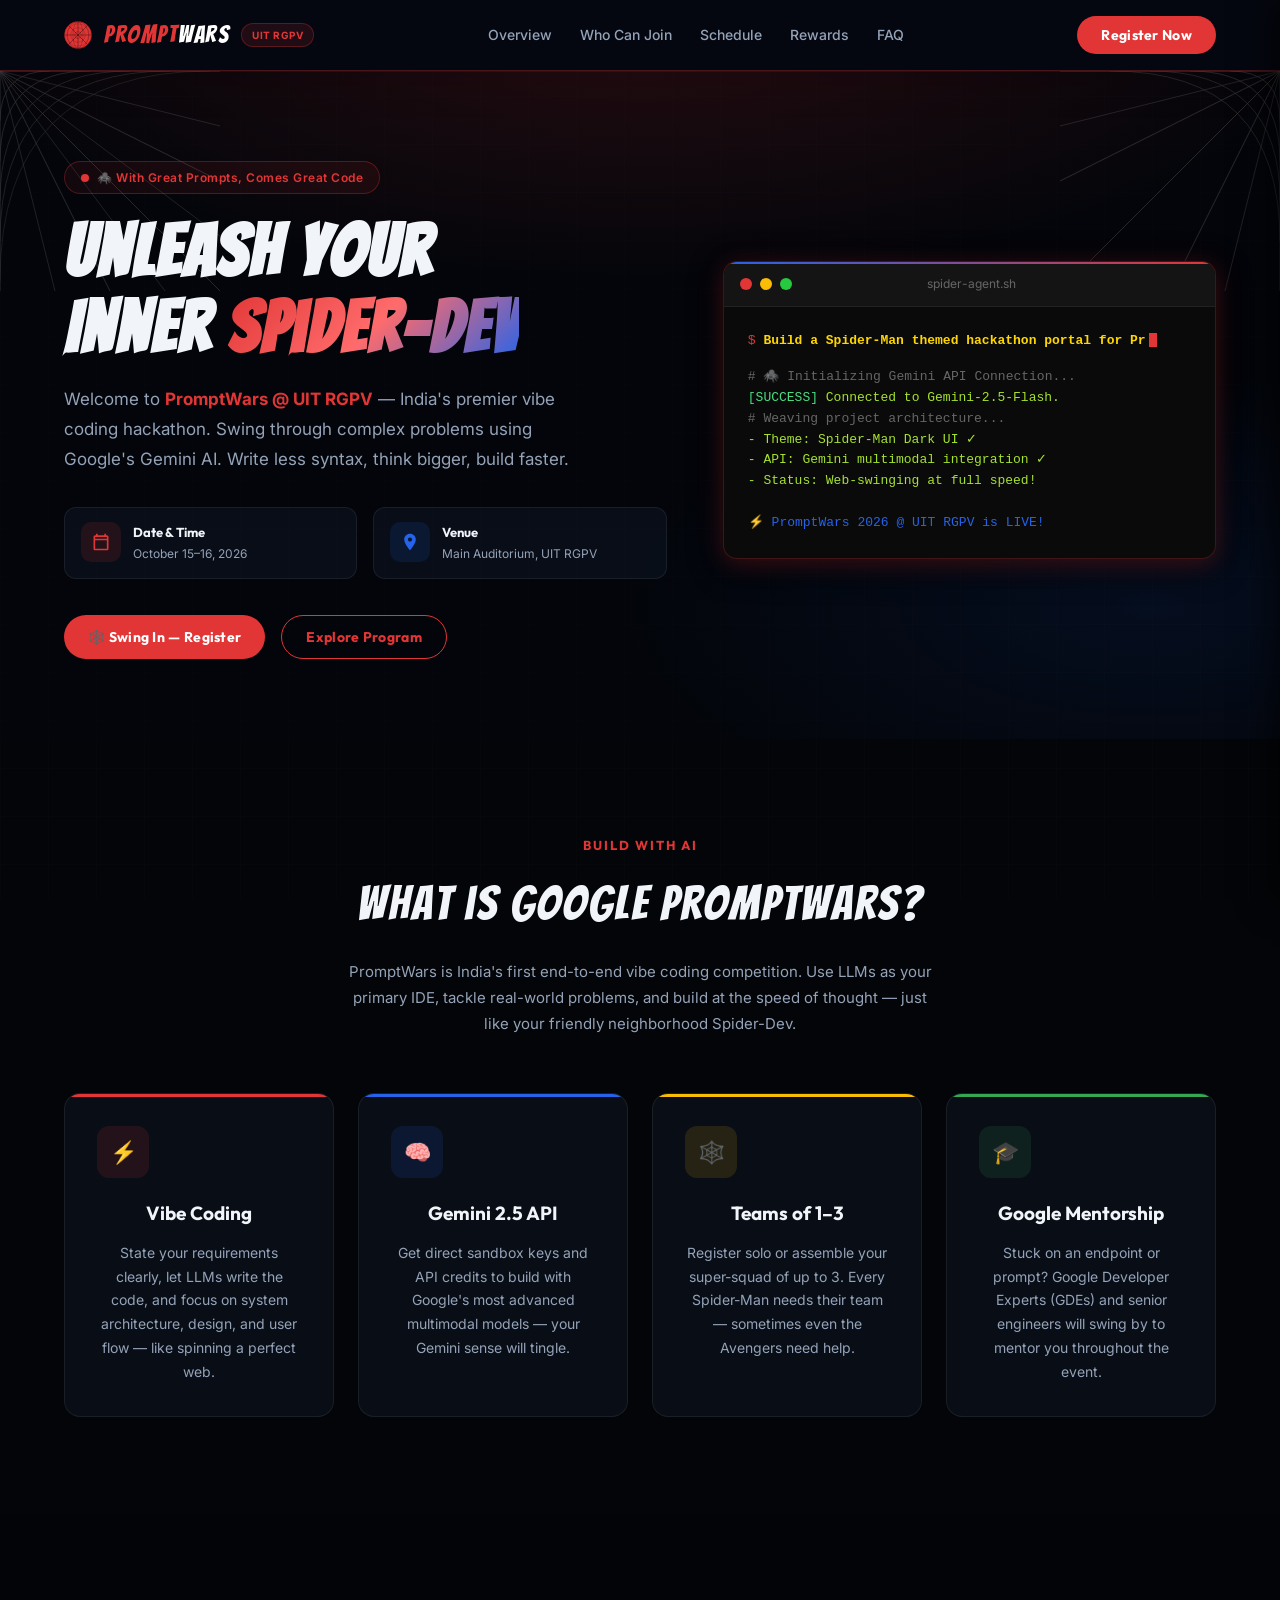
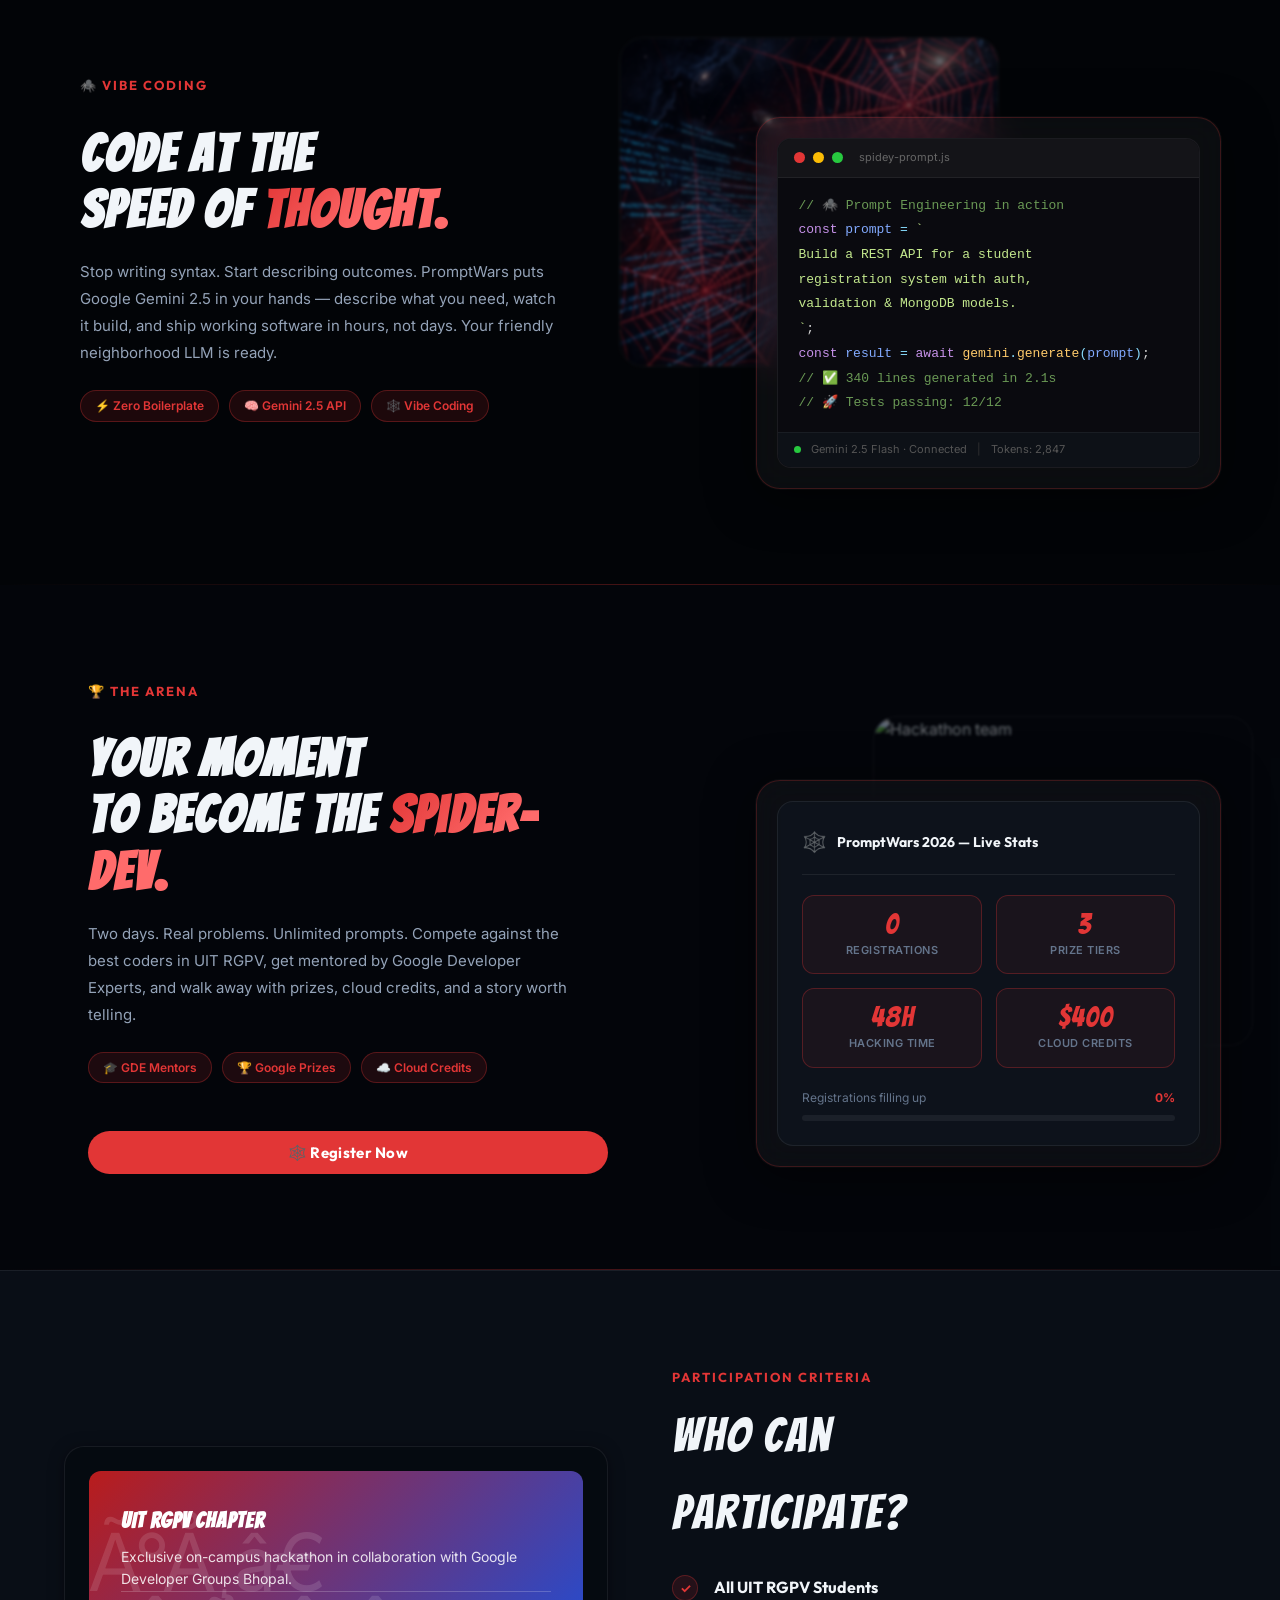
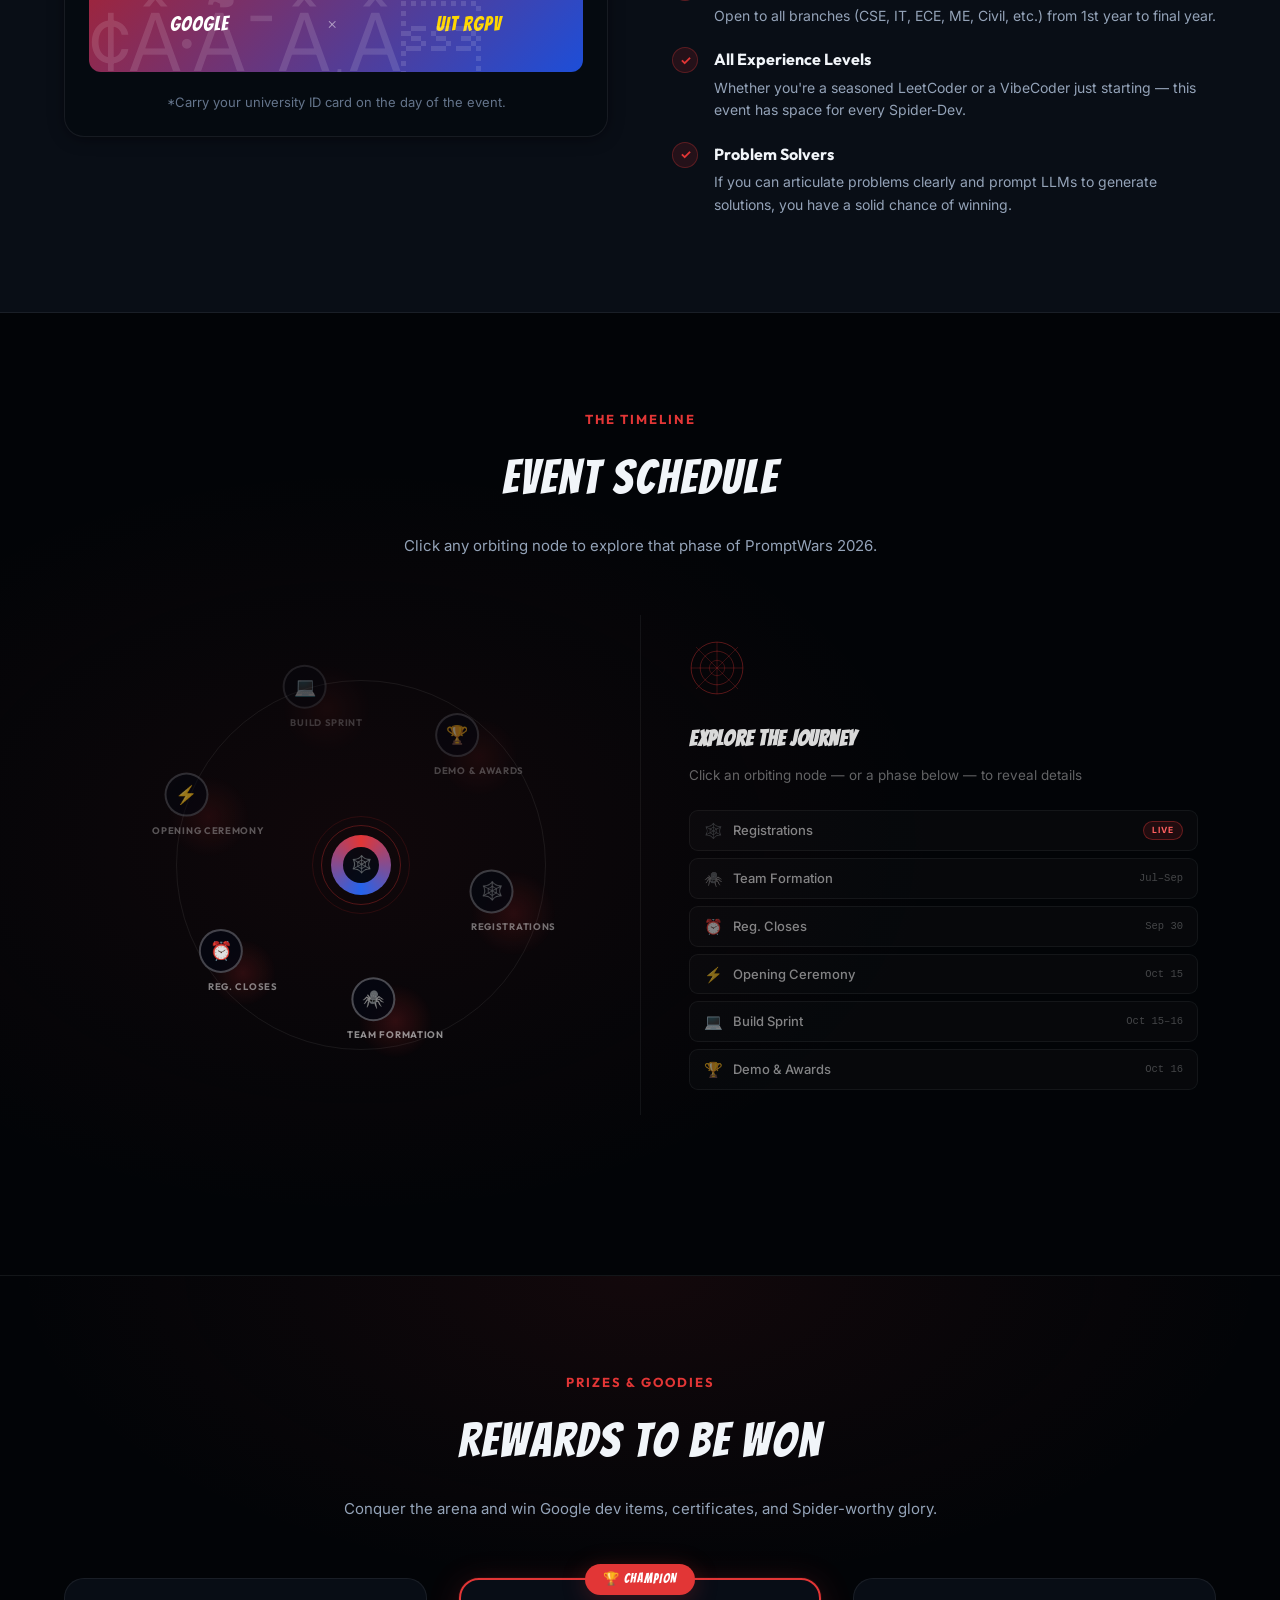
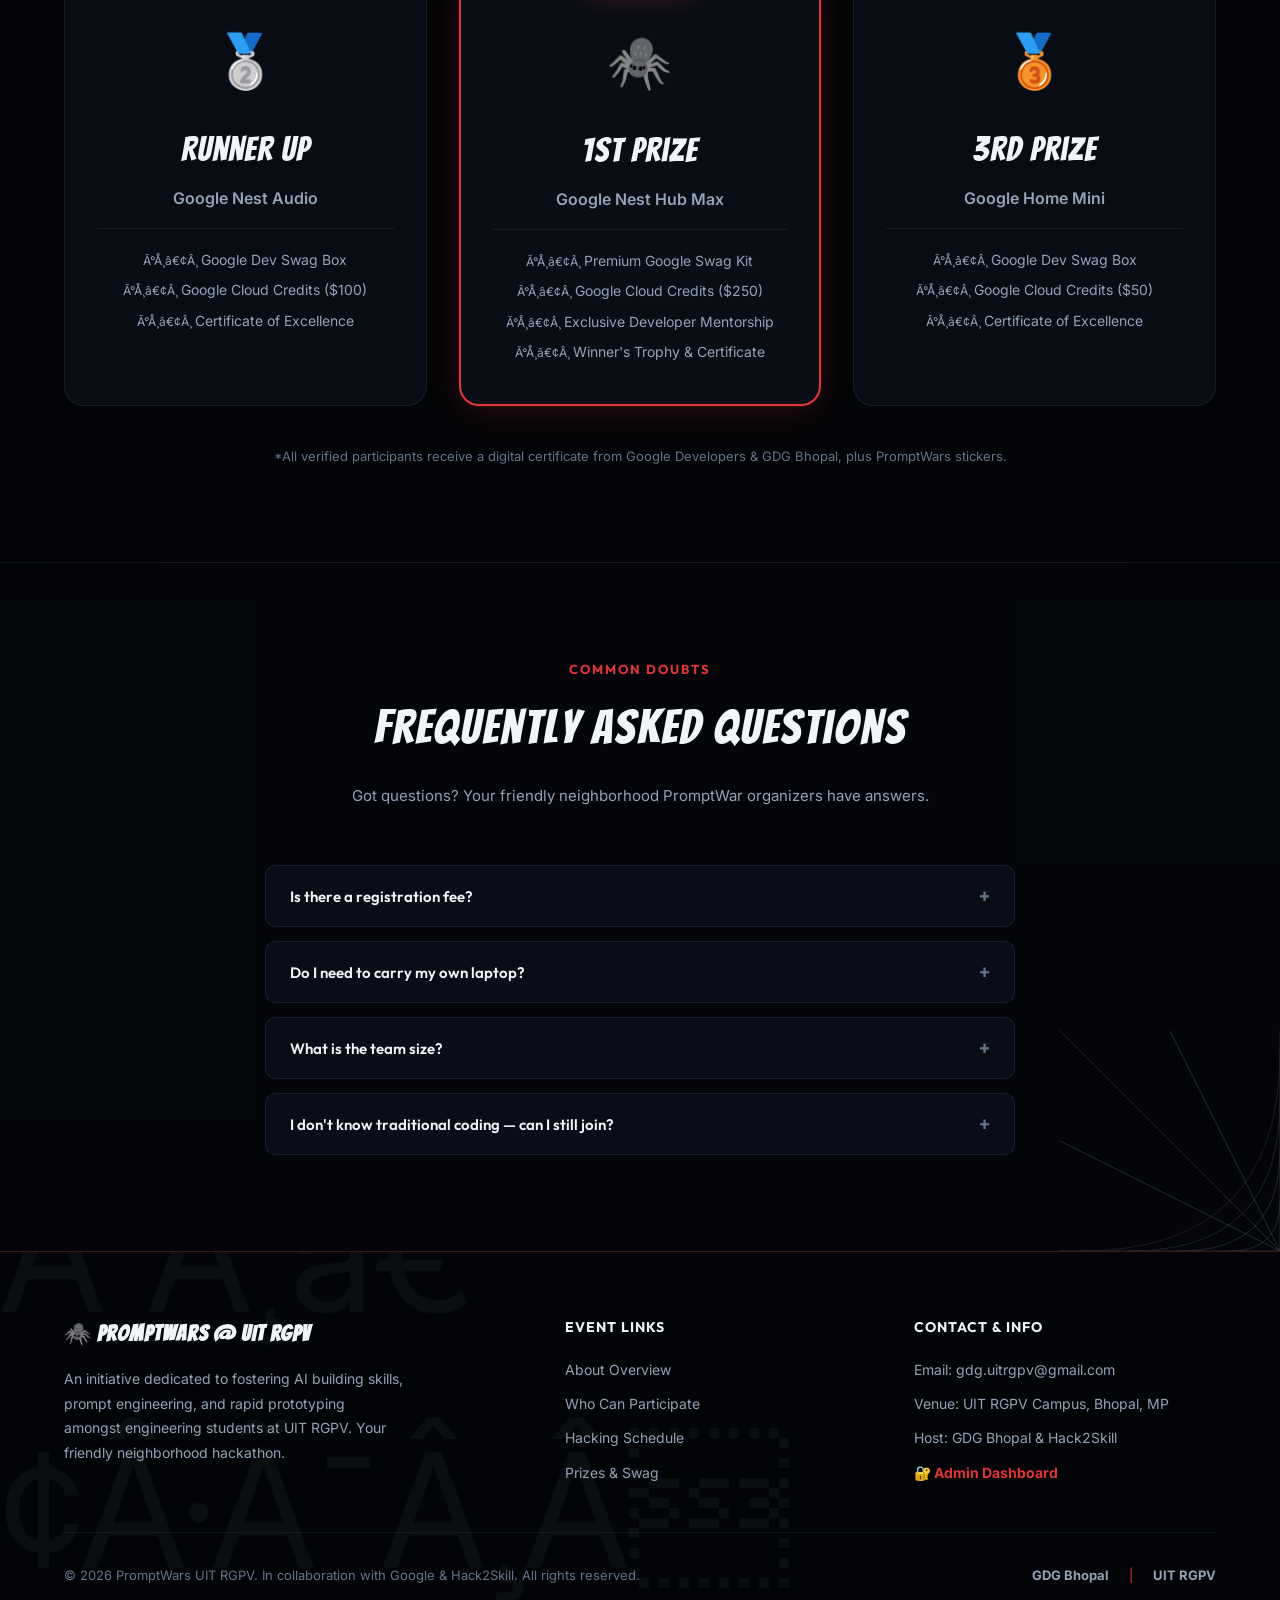
==== index.html @ a57c8ea4 "Add files via upload" ====
<!DOCTYPE html>
<html lang="en">
<head>
  <meta charset="UTF-8">
  <meta http-equiv="X-UA-Compatible" content="IE=edge">
  <meta name="viewport" content="width=device-width, initial-scale=1.0">
  <title>PromptWars @ UIT RGPV | Spider-Man Themed AI Hackathon 2026</title>

  <meta name="description" content="With Great Prompts, Comes Great Code. PromptWars 2026 @ UIT RGPV – India's premier vibe coding and prompt engineering hackathon powered by Google Gemini.">

  <link rel="icon" href="data:image/svg+xml,<svg xmlns='http://www.w3.org/2000/svg' viewBox='0 0 100 100'><text y='.9em' font-size='90'>🕷️</text></svg>" type="image/svg+xml">
  <link rel="stylesheet" href="style.css">

  <noscript>
    <style>
      body { font-family: sans-serif; background: #030508; color: #F1F5F9; display: flex; align-items: center; justify-content: center; min-height: 100vh; text-align: center; padding: 24px; }
    </style>
    <div style="max-width:480px;margin:auto;">
      <div style="font-size:64px;margin-bottom:16px;">🕷️</div>
      <h1 style="color:#E23636;font-size:28px;margin-bottom:12px;">JavaScript Required</h1>
      <p>PromptWars requires JavaScript to run the 3D background, registration form, and interactive features. Please enable JavaScript in your browser to continue.</p>
    </div>
  </noscript>
</head>
<body>

  <!-- ░░ THREE.JS 3D BACKGROUND CANVAS ░░ -->
  <canvas id="bgCanvas" aria-hidden="true"></canvas>

  <!-- ░░ NAVBAR ░░ -->
  <nav class="navbar" id="navbar">
    <div class="container navbar-container">
      <div class="logo-group">
        <!-- Spider-Man Web Icon -->
        <svg width="28" height="28" viewBox="0 0 100 100" fill="none" xmlns="http://www.w3.org/2000/svg">
          <circle cx="50" cy="50" r="48" fill="#E23636" stroke="#B91C1C" stroke-width="2"/>
          <!-- Web lines -->
          <line x1="50" y1="2"  x2="50" y2="98" stroke="black" stroke-width="2.5" opacity="0.5"/>
          <line x1="2"  y1="50" x2="98" y2="50" stroke="black" stroke-width="2.5" opacity="0.5"/>
          <line x1="15" y1="15" x2="85" y2="85" stroke="black" stroke-width="2.5" opacity="0.5"/>
          <line x1="85" y1="15" x2="15" y2="85" stroke="black" stroke-width="2.5" opacity="0.5"/>
          <ellipse cx="50" cy="50" rx="18" ry="48" fill="none" stroke="black" stroke-width="2" opacity="0.35"/>
          <ellipse cx="50" cy="50" rx="38" ry="48" fill="none" stroke="black" stroke-width="2" opacity="0.35"/>
          <circle  cx="50" cy="50" r="12" fill="none" stroke="black" stroke-width="2" opacity="0.4"/>
          <circle  cx="50" cy="50" r="26" fill="none" stroke="black" stroke-width="2" opacity="0.3"/>
          <circle  cx="50" cy="50" r="40" fill="none" stroke="black" stroke-width="2" opacity="0.25"/>
        </svg>
        <span class="logo-text">
          <span style="color: var(--spidey-red);">Prompt</span><span style="color: #fff;">Wars</span>
        </span>
        <span class="badge">UIT RGPV</span>
      </div>

      <ul class="nav-links">
        <li><a href="#overview">Overview</a></li>
        <li><a href="#eligibility">Who Can Join</a></li>
        <li><a href="#schedule">Schedule</a></li>
        <li><a href="#rewards">Rewards</a></li>
        <li><a href="#faq">FAQ</a></li>
      </ul>

      <div class="navbar-btn">
        <button class="btn btn-primary btn-register" id="navRegisterBtn">Register Now</button>
      </div>

      <button class="menu-toggle" aria-label="Toggle Menu">
        <svg width="24" height="24" viewBox="0 0 24 24" fill="none" xmlns="http://www.w3.org/2000/svg">
          <path d="M3 18H21V16H3V18ZM3 13H21V11H3V13ZM3 6V8H21V6H3Z" fill="currentColor"/>
        </svg>
      </button>
    </div>
  </nav>

  <!-- ░░ MOBILE DRAWER ░░ -->
  <div class="nav-drawer" id="navDrawer">
    <div class="drawer-header">
      <span class="logo-text" style="color:var(--spidey-red);">PromptWars</span>
      <button class="drawer-close" aria-label="Close Menu">&times;</button>
    </div>
    <ul class="drawer-links">
      <li><a href="#overview">Overview</a></li>
      <li><a href="#eligibility">Who Can Join</a></li>
      <li><a href="#schedule">Schedule</a></li>
      <li><a href="#rewards">Rewards</a></li>
      <li><a href="#faq">FAQ</a></li>
    </ul>
    <button class="btn btn-primary btn-register" style="width:100%;">Register Now</button>
  </div>

  <!-- ░░ HERO ░░ -->
  <section class="hero" id="hero">
    <!-- Spider web corner decorations -->
    <svg class="web-corner top-left" viewBox="0 0 220 220" xmlns="http://www.w3.org/2000/svg">
      <line x1="0" y1="0" x2="220" y2="220" stroke="white" stroke-width="0.8"/>
      <line x1="0" y1="0" x2="110" y2="220" stroke="white" stroke-width="0.8"/>
      <line x1="0" y1="0" x2="220" y2="110" stroke="white" stroke-width="0.8"/>
      <line x1="0" y1="0" x2="0"   y2="220" stroke="white" stroke-width="0.8"/>
      <line x1="0" y1="0" x2="220" y2="0"   stroke="white" stroke-width="0.8"/>
      <line x1="0" y1="0" x2="55"  y2="220" stroke="white" stroke-width="0.6"/>
      <line x1="0" y1="0" x2="220" y2="55"  stroke="white" stroke-width="0.6"/>
      <line x1="0" y1="0" x2="165" y2="220" stroke="white" stroke-width="0.6"/>
      <line x1="0" y1="0" x2="220" y2="165" stroke="white" stroke-width="0.6"/>
      <path d="M 50  0 Q 0 0 0 50"  fill="none" stroke="white" stroke-width="0.7"/>
      <path d="M 90  0 Q 0 0 0 90"  fill="none" stroke="white" stroke-width="0.7"/>
      <path d="M 130 0 Q 0 0 0 130" fill="none" stroke="white" stroke-width="0.6"/>
      <path d="M 170 0 Q 0 0 0 170" fill="none" stroke="white" stroke-width="0.6"/>
      <path d="M 210 0 Q 0 0 0 210" fill="none" stroke="white" stroke-width="0.5"/>
    </svg>
    <svg class="web-corner top-right" viewBox="0 0 220 220" xmlns="http://www.w3.org/2000/svg">
      <line x1="0" y1="0" x2="220" y2="220" stroke="white" stroke-width="0.8"/>
      <line x1="0" y1="0" x2="110" y2="220" stroke="white" stroke-width="0.8"/>
      <line x1="0" y1="0" x2="220" y2="110" stroke="white" stroke-width="0.8"/>
      <line x1="0" y1="0" x2="0"   y2="220" stroke="white" stroke-width="0.8"/>
      <line x1="0" y1="0" x2="220" y2="0"   stroke="white" stroke-width="0.8"/>
      <line x1="0" y1="0" x2="55"  y2="220" stroke="white" stroke-width="0.6"/>
      <line x1="0" y1="0" x2="220" y2="55"  stroke="white" stroke-width="0.6"/>
      <path d="M 50  0 Q 0 0 0 50"  fill="none" stroke="white" stroke-width="0.7"/>
      <path d="M 90  0 Q 0 0 0 90"  fill="none" stroke="white" stroke-width="0.7"/>
      <path d="M 130 0 Q 0 0 0 130" fill="none" stroke="white" stroke-width="0.6"/>
      <path d="M 170 0 Q 0 0 0 170" fill="none" stroke="white" stroke-width="0.6"/>
    </svg>

    <div class="container hero-grid">
      <div class="hero-text">
        <div class="hero-tag">
          <span class="hero-tag-dot"></span>
          <span>🕷️ With Great Prompts, Comes Great Code</span>
        </div>
        <h1 class="hero-title">
          Unleash Your<br>Inner <span>Spider-Dev</span>
        </h1>
        <p class="hero-description">
          Welcome to <strong style="color:var(--spidey-red);">PromptWars @ UIT RGPV</strong> — India's premier vibe coding hackathon. Swing through complex problems using Google's Gemini AI. Write less syntax, think bigger, build faster.
        </p>

        <div class="hero-info-grid">
          <div class="hero-info-item">
            <div class="hero-info-icon icon-red">
              <svg width="20" height="20" viewBox="0 0 24 24" fill="none" xmlns="http://www.w3.org/2000/svg">
                <path d="M19 4H18V2H16V4H8V2H6V4H5C3.89 4 3.01 4.9 3.01 6L3 20C3 21.1 3.89 22 5 22H19C20.1 22 21 21.1 21 20V6C21 4.9 20.1 4 19 4ZM19 20H5V10H19V20ZM19 8H5V6H19V8Z" fill="currentColor"/>
              </svg>
            </div>
            <div class="hero-info-text">
              <h4>Date &amp; Time</h4>
              <p>October 15–16, 2026</p>
            </div>
          </div>
          <div class="hero-info-item">
            <div class="hero-info-icon icon-blue">
              <svg width="20" height="20" viewBox="0 0 24 24" fill="none" xmlns="http://www.w3.org/2000/svg">
                <path d="M12 2C8.13 2 5 5.13 5 9C5 14.25 12 22 12 22C12 22 19 14.25 19 9C19 5.13 15.87 2 12 2ZM12 11.5C10.62 11.5 9.5 10.38 9.5 9C9.5 7.62 10.62 6.5 12 6.5C13.38 6.5 14.5 7.62 14.5 9C14.5 10.38 13.38 11.5 12 11.5Z" fill="currentColor"/>
              </svg>
            </div>
            <div class="hero-info-text">
              <h4>Venue</h4>
              <p>Main Auditorium, UIT RGPV</p>
            </div>
          </div>
        </div>

        <div class="hero-ctas">
          <button class="btn btn-primary btn-register">🕸️ Swing In — Register</button>
          <a href="#overview" class="btn btn-secondary">Explore Program</a>
        </div>
      </div>

      <!-- Terminal Visual -->
      <div class="hero-visual">
        <div class="terminal-window">
          <div class="terminal-header">
            <div class="terminal-dots">
              <span class="terminal-dot td-red"></span>
              <span class="terminal-dot td-yellow"></span>
              <span class="terminal-dot td-green"></span>
            </div>
            <div class="terminal-title">spider-agent.sh</div>
            <div style="width:48px;"></div>
          </div>
          <div class="terminal-body">
            <div class="code-prompt">$ <span class="code-user-input" id="terminal-typing"></span><span class="code-cursor"></span></div>
            <div class="code-response">
              <span class="code-comment"># 🕷️ Initializing Gemini API Connection...</span><br>
              <span class="text-green">[SUCCESS]</span> Connected to Gemini-2.5-Flash.<br>
              <span class="code-comment"># Weaving project architecture...</span><br>
              - Theme: Spider-Man Dark UI ✓<br>
              - API: Gemini multimodal integration ✓<br>
              - Status: Web-swinging at full speed!<br>
              <br>
              <span class="text-blue">⚡ PromptWars 2026 @ UIT RGPV is LIVE!</span>
            </div>
          </div>
        </div>
      </div>
    </div>
  </section>

  <!-- ░░ OVERVIEW ░░ -->
  <section class="section-padding text-center" id="overview">
    <div class="container">
      <div class="section-header">
        <p class="section-subtitle text-red">Build With AI</p>
        <h2 class="section-title">What is Google PromptWars?</h2>
        <p class="section-desc">
          PromptWars is India's first end-to-end vibe coding competition. Use LLMs as your primary IDE, tackle real-world problems, and build at the speed of thought — just like your friendly neighborhood Spider-Dev.
        </p>
      </div>

      <div class="features-grid">
        <div class="feature-card card-red" id="feat-vibe">
          <div class="feature-icon-wrapper icon-red">⚡</div>
          <h3>Vibe Coding</h3>
          <p>State your requirements clearly, let LLMs write the code, and focus on system architecture, design, and user flow — like spinning a perfect web.</p>
        </div>
        <div class="feature-card card-blue" id="feat-gemini">
          <div class="feature-icon-wrapper icon-blue">🧠</div>
          <h3>Gemini 2.5 API</h3>
          <p>Get direct sandbox keys and API credits to build with Google's most advanced multimodal models — your Gemini sense will tingle.</p>
        </div>
        <div class="feature-card card-yellow" id="feat-team">
          <div class="feature-icon-wrapper icon-yellow">🕸️</div>
          <h3>Teams of 1–3</h3>
          <p>Register solo or assemble your super-squad of up to 3. Every Spider-Man needs their team — sometimes even the Avengers need help.</p>
        </div>
        <div class="feature-card card-green" id="feat-mentors">
          <div class="feature-icon-wrapper icon-green">🎓</div>
          <h3>Google Mentorship</h3>
          <p>Stuck on an endpoint or prompt? Google Developer Experts (GDEs) and senior engineers will swing by to mentor you throughout the event.</p>
        </div>
      </div>
    </div>
  </section>

  <!-- ░░ SECTION WITH MOCKUP — "Build Faster" ░░ -->
  <section class="mockup-section" id="build-faster">
    <div class="mockup-container">

      <!-- Text Side -->
      <div class="mockup-text" data-anim="fade-up">
        <p class="section-subtitle text-red" style="margin-bottom:10px;">🕷️ Vibe Coding</p>
        <h2 class="mockup-heading">
          Code at the<br>speed of
          <span class="mockup-heading-accent">thought.</span>
        </h2>
        <p class="mockup-description">
          Stop writing syntax. Start describing outcomes. PromptWars puts Google Gemini 2.5 in your hands — describe what you need, watch it build, and ship working software in hours, not days. Your friendly neighborhood LLM is ready.
        </p>
        <div class="mockup-tags">
          <span class="mockup-tag">⚡ Zero Boilerplate</span>
          <span class="mockup-tag">🧠 Gemini 2.5 API</span>
          <span class="mockup-tag">🕸️ Vibe Coding</span>
        </div>
      </div>

      <!-- Image / Mockup Side -->
      <div class="mockup-visual" data-anim="fade-up" data-delay="150">

        <!-- Background decorative card (floats up slowly) -->
        <div class="mockup-bg-card" id="mockupBgCard">
          <img
            src="spidey-bg.png"
            alt="Spider-Man web and code backdrop"
            class="mockup-card-img"
          />
        </div>

        <!-- Main glass card (floats down slightly) -->
        <div class="mockup-main-card" id="mockupMainCard">
          <div class="mockup-card-inner">
            <!-- Spider-Man themed code editor mockup -->
            <div class="mockup-editor">
              <div class="editor-bar">
                <span class="editor-dot dot-red"></span>
                <span class="editor-dot dot-yellow"></span>
                <span class="editor-dot dot-green"></span>
                <span class="editor-filename">spidey-prompt.js</span>
              </div>
              <div class="editor-body">
                <div class="editor-line"><span class="ec">// 🕷️ Prompt Engineering in action</span></div>
                <div class="editor-line"><span class="ek">const</span> <span class="ev">prompt</span> <span class="ep">=</span> <span class="es">`</span></div>
                <div class="editor-line">  <span class="es">  Build a REST API for a student</span></div>
                <div class="editor-line">  <span class="es">  registration system with auth,</span></div>
                <div class="editor-line">  <span class="es">  validation &amp; MongoDB models.</span></div>
                <div class="editor-line"><span class="es">`</span>;</div>
                <div class="editor-line"></div>
                <div class="editor-line"><span class="ek">const</span> <span class="ev">result</span> <span class="ep">=</span> <span class="ek">await</span> <span class="ef">gemini</span><span class="ep">.</span><span class="ef">generate</span><span class="ep">(</span><span class="ev">prompt</span><span class="ep">)</span>;</div>
                <div class="editor-line"></div>
                <div class="editor-line"><span class="ec">// ✅ 340 lines generated in 2.1s</span></div>
                <div class="editor-line"><span class="ec">// 🚀 Tests passing: 12/12</span></div>
              </div>
              <!-- Animated status bar -->
              <div class="editor-status">
                <span class="status-dot"></span>
                <span>Gemini 2.5 Flash · Connected</span>
                <span class="status-sep">|</span>
                <span>Tokens: 2,847</span>
              </div>
            </div>
          </div>
        </div>
      </div>

    </div>

    <!-- Decorative bottom gradient line -->
    <div class="mockup-bottom-line"></div>
  </section>

  <!-- ░░ SECTION WITH MOCKUP 2 — "Join the Arena" (reversed) ░░ -->
  <section class="mockup-section mockup-section-alt" id="join-arena">
    <div class="mockup-container mockup-reverse">

      <!-- Image / Mockup Side (left when reversed) -->
      <div class="mockup-visual" data-anim="fade-up">

        <!-- Background decorative card -->
        <div class="mockup-bg-card mockup-bg-card-right" id="mockupBgCard2">
          <img
            src="https://images.unsplash.com/photo-1504384308090-c894fdcc538d?w=600&q=80"
            alt="Hackathon team"
            class="mockup-card-img"
          />
        </div>

        <!-- Main glass card -->
        <div class="mockup-main-card" id="mockupMainCard2">
          <div class="mockup-card-inner">
            <!-- Stats display -->
            <div class="mockup-stats-card">
              <div class="stats-header">
                <span class="stats-icon">🕸️</span>
                <span class="stats-title">PromptWars 2026 — Live Stats</span>
              </div>
              <div class="stats-grid-mini">
                <div class="stat-mini">
                  <div class="stat-mini-val" id="animStat1">0</div>
                  <div class="stat-mini-label">Registrations</div>
                </div>
                <div class="stat-mini">
                  <div class="stat-mini-val">3</div>
                  <div class="stat-mini-label">Prize Tiers</div>
                </div>
                <div class="stat-mini">
                  <div class="stat-mini-val">48h</div>
                  <div class="stat-mini-label">Hacking Time</div>
                </div>
                <div class="stat-mini">
                  <div class="stat-mini-val">$400</div>
                  <div class="stat-mini-label">Cloud Credits</div>
                </div>
              </div>
              <div class="stats-bar-row">
                <span>Registrations filling up</span>
                <span class="stats-bar-pct" id="regBarPct">0%</span>
              </div>
              <div class="stats-bar-track">
                <div class="stats-bar-fill" id="regBarFill" style="width: 0%"></div>
              </div>
            </div>
          </div>
        </div>
      </div>

      <!-- Text Side (right when reversed) -->
      <div class="mockup-text" data-anim="fade-up" data-delay="150">
        <p class="section-subtitle text-red" style="margin-bottom:10px;">🏆 The Arena</p>
        <h2 class="mockup-heading">
          Your moment<br>to become the
          <span class="mockup-heading-accent">Spider-Dev.</span>
        </h2>
        <p class="mockup-description">
          Two days. Real problems. Unlimited prompts. Compete against the best coders in UIT RGPV, get mentored by Google Developer Experts, and walk away with prizes, cloud credits, and a story worth telling.
        </p>
        <div class="mockup-tags">
          <span class="mockup-tag">🎓 GDE Mentors</span>
          <span class="mockup-tag">🏆 Google Prizes</span>
          <span class="mockup-tag">☁️ Cloud Credits</span>
        </div>
        <button class="btn btn-primary btn-register" style="margin-top: 28px; padding: 12px 28px; font-size: 15px;">
          🕸️ Register Now
        </button>
      </div>

    </div>
    <div class="mockup-bottom-line"></div>
  </section>

  <!-- ░░ ELIGIBILITY ░░ -->
  <section class="section-padding eligibility" id="eligibility">
    <div class="container eligibility-grid">
      <div class="eligibility-image">
        <div class="el-banner">
          <h3>UIT RGPV Chapter</h3>
          <p>Exclusive on-campus hackathon in collaboration with Google Developer Groups Bhopal.</p>
          <div class="el-logos">
            <span class="el-logo-text" style="color:#fff;">Google</span>
            <span style="font-weight:300; color:rgba(255,255,255,0.5);">&times;</span>
            <span class="el-logo-text" style="color:#FFD700;">UIT RGPV</span>
          </div>
        </div>
        <div style="color:var(--text-muted); font-size:13px; text-align:center; margin-top:8px;">
          *Carry your university ID card on the day of the event.
        </div>
      </div>

      <div class="eligibility-text">
        <p class="section-subtitle text-red">Participation Criteria</p>
        <h2 class="section-title" style="margin-bottom:24px;">Who Can<br>Participate?</h2>

        <div class="eligibility-list">
          <div class="eligibility-item" id="elig-students">
            <div class="el-check">✓</div>
            <div>
              <h4>All UIT RGPV Students</h4>
              <p>Open to all branches (CSE, IT, ECE, ME, Civil, etc.) from 1st year to final year.</p>
            </div>
          </div>
          <div class="eligibility-item" id="elig-experience">
            <div class="el-check">✓</div>
            <div>
              <h4>All Experience Levels</h4>
              <p>Whether you're a seasoned LeetCoder or a VibeCoder just starting — this event has space for every Spider-Dev.</p>
            </div>
          </div>
          <div class="eligibility-item" id="elig-skills">
            <div class="el-check">✓</div>
            <div>
              <h4>Problem Solvers</h4>
              <p>If you can articulate problems clearly and prompt LLMs to generate solutions, you have a solid chance of winning.</p>
            </div>
          </div>
        </div>
      </div>
    </div>
  </section>

  <!-- ░░ SCHEDULE — Split Orbital Timeline ░░ -->
  <section class="section-padding orbital-section" id="schedule">
    <div class="container">
      <div class="section-header text-center">
        <p class="section-subtitle text-red">The Timeline</p>
        <h2 class="section-title">Event Schedule</h2>
        <p class="section-desc">Click any orbiting node to explore that phase of PromptWars 2026.</p>
      </div>
    </div>

    <!-- Split layout: orbital left · panel right -->
    <div class="orbital-layout">

      <!-- Left: orbital animation -->
      <div class="orbital-left">
        <div class="orbital-stage" id="orbitalStage">
          <div class="orbital-hub">
            <div class="orbital-hub-core">🕸️</div>
          </div>
          <div class="orbital-ring"></div>
        </div>
      </div>

      <!-- Right: detail panel -->
      <div class="orbital-right">
        <div class="orbital-panel">

          <!-- Default state -->
          <div class="orbital-placeholder" id="orbitalPlaceholder">
            <div class="oph-web-icon">
              <svg viewBox="0 0 80 80" width="56" height="56" xmlns="http://www.w3.org/2000/svg">
                <circle cx="40" cy="40" r="37" fill="none" stroke="currentColor" stroke-width="1.2"/>
                <circle cx="40" cy="40" r="24" fill="none" stroke="currentColor" stroke-width="1"/>
                <circle cx="40" cy="40" r="11" fill="none" stroke="currentColor" stroke-width="0.8"/>
                <line x1="40" y1="3" x2="40" y2="77" stroke="currentColor" stroke-width="0.8"/>
                <line x1="3" y1="40" x2="77" y2="40" stroke="currentColor" stroke-width="0.8"/>
                <line x1="10" y1="10" x2="70" y2="70" stroke="currentColor" stroke-width="0.7"/>
                <line x1="70" y1="10" x2="10" y2="70" stroke="currentColor" stroke-width="0.7"/>
              </svg>
            </div>
            <h3 class="oph-heading">Explore the Journey</h3>
            <p class="oph-sub">Click an orbiting node — or a phase below — to reveal details</p>
            <ul class="oph-phases" id="ophPhases">
              <li data-id="1"><span class="oph-icon">🕸️</span><span class="oph-name">Registrations</span><span class="oph-badge-live">LIVE</span></li>
              <li data-id="2"><span class="oph-icon">🕷️</span><span class="oph-name">Team Formation</span><span class="oph-when">Jul–Sep</span></li>
              <li data-id="3"><span class="oph-icon">⏰</span><span class="oph-name">Reg. Closes</span><span class="oph-when">Sep 30</span></li>
              <li data-id="4"><span class="oph-icon">⚡</span><span class="oph-name">Opening Ceremony</span><span class="oph-when">Oct 15</span></li>
              <li data-id="5"><span class="oph-icon">💻</span><span class="oph-name">Build Sprint</span><span class="oph-when">Oct 15–16</span></li>
              <li data-id="6"><span class="oph-icon">🏆</span><span class="oph-name">Demo &amp; Awards</span><span class="oph-when">Oct 16</span></li>
            </ul>
          </div>

          <!-- Active detail (filled by JS) -->
          <div class="orbital-detail" id="orbitalDetail"></div>

        </div>
      </div>

    </div>
  </section>


  <!-- ░░ REWARDS ░░ -->
  <section class="section-padding rewards text-center" id="rewards">
    <div class="container">
      <div class="section-header">
        <p class="section-subtitle text-red">Prizes &amp; Goodies</p>
        <h2 class="section-title">Rewards to be Won</h2>
        <p class="section-desc">Conquer the arena and win Google dev items, certificates, and Spider-worthy glory.</p>
      </div>

      <div class="rewards-grid">
        <div class="reward-card" id="reward-2nd">
          <div class="reward-icon">🥈</div>
          <div class="reward-prize">Runner Up</div>
          <div class="reward-title">Google Nest Audio</div>
          <ul class="reward-list">
            <li>Google Dev Swag Box</li>
            <li>Google Cloud Credits ($100)</li>
            <li>Certificate of Excellence</li>
          </ul>
        </div>

        <div class="reward-card gold-card" id="reward-1st">
          <div class="reward-badge">🏆 Champion</div>
          <div class="reward-icon">🕷️</div>
          <div class="reward-prize">1st Prize</div>
          <div class="reward-title">Google Nest Hub Max</div>
          <ul class="reward-list">
            <li>Premium Google Swag Kit</li>
            <li>Google Cloud Credits ($250)</li>
            <li>Exclusive Developer Mentorship</li>
            <li>Winner's Trophy &amp; Certificate</li>
          </ul>
        </div>

        <div class="reward-card" id="reward-3rd">
          <div class="reward-icon">🥉</div>
          <div class="reward-prize">3rd Prize</div>
          <div class="reward-title">Google Home Mini</div>
          <ul class="reward-list">
            <li>Google Dev Swag Box</li>
            <li>Google Cloud Credits ($50)</li>
            <li>Certificate of Excellence</li>
          </ul>
        </div>
      </div>

      <p style="margin-top:40px; color:var(--text-muted); font-size:13px;">
        *All verified participants receive a digital certificate from Google Developers &amp; GDG Bhopal, plus PromptWars stickers.
      </p>
    </div>
  </section>

  <!-- ░░ FAQ ░░ -->
  <section class="section-padding faqs" id="faq">
    <svg class="web-corner bottom-right" viewBox="0 0 220 220" xmlns="http://www.w3.org/2000/svg">
      <line x1="0" y1="0" x2="220" y2="220" stroke="white" stroke-width="0.8"/>
      <line x1="0" y1="0" x2="110" y2="220" stroke="white" stroke-width="0.8"/>
      <line x1="0" y1="0" x2="220" y2="110" stroke="white" stroke-width="0.8"/>
      <line x1="0" y1="0" x2="0"   y2="220" stroke="white" stroke-width="0.8"/>
      <line x1="0" y1="0" x2="220" y2="0"   stroke="white" stroke-width="0.8"/>
      <path d="M 50  0 Q 0 0 0 50"  fill="none" stroke="white" stroke-width="0.7"/>
      <path d="M 100 0 Q 0 0 0 100" fill="none" stroke="white" stroke-width="0.7"/>
      <path d="M 150 0 Q 0 0 0 150" fill="none" stroke="white" stroke-width="0.6"/>
      <path d="M 200 0 Q 0 0 0 200" fill="none" stroke="white" stroke-width="0.5"/>
    </svg>
    <div class="container">
      <div class="section-header text-center">
        <p class="section-subtitle text-red">Common Doubts</p>
        <h2 class="section-title">Frequently Asked Questions</h2>
        <p class="section-desc">Got questions? Your friendly neighborhood PromptWar organizers have answers.</p>
      </div>

      <div class="faq-container">
        <div class="faq-item" id="faq-cost">
          <button class="faq-question" aria-expanded="false" aria-controls="faq-cost-answer">
            Is there a registration fee?
            <span class="faq-icon" aria-hidden="true">+</span>
          </button>
          <div class="faq-answer" id="faq-cost-answer" role="region">
            No, the event is completely free of charge. Bring your laptop, student ID card, and a passion for building software with AI.
          </div>
        </div>

        <div class="faq-item" id="faq-laptop">
          <button class="faq-question" aria-expanded="false" aria-controls="faq-laptop-answer">
            Do I need to carry my own laptop?
            <span class="faq-icon" aria-hidden="true">+</span>
          </button>
          <div class="faq-answer" id="faq-laptop-answer" role="region">
            Yes, all participants must bring their own laptops and chargers. Stable Wi-Fi will be provided at the venue.
          </div>
        </div>

        <div class="faq-item" id="faq-team-size">
          <button class="faq-question" aria-expanded="false" aria-controls="faq-team-answer">
            What is the team size?
            <span class="faq-icon" aria-hidden="true">+</span>
          </button>
          <div class="faq-answer" id="faq-team-answer" role="region">
            You can register solo or as a team of up to 3 members. All team members must be current students of UIT RGPV.
          </div>
        </div>

        <div class="faq-item" id="faq-prompt">
          <button class="faq-question" aria-expanded="false" aria-controls="faq-prompt-answer">
            I don't know traditional coding — can I still join?
            <span class="faq-icon" aria-hidden="true">+</span>
          </button>
          <div class="faq-answer" id="faq-prompt-answer" role="region">
            Absolutely! That's the essence of Vibe Coding. If you can break down a problem, detail app states, and prompt LLMs to generate HTML/CSS/JS — you have a solid shot at winning.
          </div>
        </div>
      </div>
    </div>
  </section>

  <!-- ░░ FOOTER ░░ -->
  <footer class="footer">
    <div class="container">
      <div class="footer-grid">
        <div class="footer-brand">
          <h3>🕷️ PromptWars @ UIT RGPV</h3>
          <p>An initiative dedicated to fostering AI building skills, prompt engineering, and rapid prototyping amongst engineering students at UIT RGPV. Your friendly neighborhood hackathon.</p>
        </div>
        <div class="footer-col">
          <h4>Event Links</h4>
          <ul>
            <li><a href="#overview">About Overview</a></li>
            <li><a href="#eligibility">Who Can Participate</a></li>
            <li><a href="#schedule">Hacking Schedule</a></li>
            <li><a href="#rewards">Prizes &amp; Swag</a></li>
          </ul>
        </div>
        <div class="footer-col">
          <h4>Contact &amp; Info</h4>
          <ul>
            <li>Email: gdg.uitrgpv@gmail.com</li>
            <li>Venue: UIT RGPV Campus, Bhopal, MP</li>
            <li>Host: GDG Bhopal &amp; Hack2Skill</li>
            <li><a href="admin.html" style="color:var(--spidey-red); font-weight:700;">🔐 Admin Dashboard</a></li>
          </ul>
        </div>
      </div>

      <div class="footer-bottom">
        <p>&copy; 2026 PromptWars UIT RGPV. In collaboration with Google &amp; Hack2Skill. All rights reserved.</p>
        <div class="footer-logos">
          <span style="font-weight:700; color:var(--text-secondary);">GDG Bhopal</span>
          <span style="color:var(--spidey-red);">|</span>
          <span style="font-weight:700; color:var(--text-secondary);">UIT RGPV</span>
        </div>
      </div>
    </div>
  </footer>

  <!-- ░░ REGISTRATION MODAL ░░ -->
  <div class="modal-overlay" id="registerModal" role="dialog" aria-modal="true" aria-labelledby="modalTitle">
    <div class="modal-window">
      <div class="modal-header">
        <h3 id="modalTitle" style="font-family:var(--font-display); font-size:22px; letter-spacing:1px;">🕸️ Event Registration</h3>
        <button class="modal-close" aria-label="Close Registration Form">&times;</button>
      </div>

      <form id="registrationForm">
        <!-- Form Fields -->
        <div class="modal-body" id="formBody">
          <div class="form-group">
            <label class="form-label" for="regName">Full Name</label>
            <input type="text" id="regName" class="form-input" placeholder="e.g., Peter Parker" required>
          </div>

          <div class="form-group">
            <label class="form-label" for="regEmail">Email Address</label>
            <input type="email" id="regEmail" class="form-input" placeholder="e.g., peter@uitrgpv.ac.in" required>
            <span class="form-hint">Preferably use your college email ID if available</span>
          </div>

          <div class="form-row">
            <div class="form-group">
              <label class="form-label" for="regPhone">Phone Number</label>
              <input type="tel" id="regPhone" class="form-input" placeholder="e.g., +91 9876543210" required>
            </div>
            <div class="form-group">
              <label class="form-label" for="regRoll">College Roll Number</label>
              <input type="text" id="regRoll" class="form-input" placeholder="e.g., 0101CS231089" required>
            </div>
          </div>

          <div class="form-row">
            <div class="form-group">
              <label class="form-label" for="regBranch">Branch / Department</label>
              <select id="regBranch" class="form-select" required>
                <option value="" disabled selected>Select branch</option>
                <option value="CSE">Computer Science (CSE)</option>
                <option value="IT">Information Technology (IT)</option>
                <option value="ECE">Electronics &amp; Comm. (ECE)</option>
                <option value="ME">Mechanical Engg (ME)</option>
                <option value="Civil">Civil Engineering</option>
                <option value="Other">Other Branch</option>
              </select>
            </div>
            <div class="form-group">
              <label class="form-label" for="regSem">Current Semester</label>
              <select id="regSem" class="form-select" required>
                <option value="" disabled selected>Select sem</option>
                <option value="1">1st Semester</option>
                <option value="2">2nd Semester</option>
                <option value="3">3rd Semester</option>
                <option value="4">4th Semester</option>
                <option value="5">5th Semester</option>
                <option value="6">6th Semester</option>
                <option value="7">7th Semester</option>
                <option value="8">8th Semester</option>
              </select>
            </div>
          </div>

          <div class="form-group">
            <label class="form-label" for="regGithub">GitHub Profile URL (Optional)</label>
            <input type="url" id="regGithub" class="form-input" placeholder="https://github.com/spidey-coder">
          </div>

          <div class="form-group">
            <label class="form-label" for="regExp">Prompt Engineering Experience</label>
            <select id="regExp" class="form-select" required>
              <option value="Beginner">Beginner (Used ChatGPT/Gemini occasionally)</option>
              <option value="Intermediate" selected>Intermediate (Build scripts, refine system instructions)</option>
              <option value="Expert">Expert (API configs, few-shot prompting, agent orchestration)</option>
            </select>
          </div>

          <div class="form-terms">
            <input type="checkbox" id="regTerms" required>
            <label for="regTerms">I confirm that I am a student at UIT RGPV and will bring my student ID card to the venue.</label>
          </div>
        </div>

        <!-- Success View -->
        <div class="modal-body success-view" id="successView">
          <div class="success-icon">🕷️</div>
          <h3 class="success-title">You're In, Spider-Dev!</h3>
          <p class="success-desc">
            Welcome, <strong id="successName">Hero</strong>! Your registration for PromptWars @ UIT RGPV is confirmed. Get ready to swing into action on October 15–16!
          </p>
          <button type="button" class="btn btn-secondary modal-close-success" style="margin-top:10px;">Close Window</button>
        </div>

        <div class="modal-footer" id="modalFooter">
          <button type="button" class="btn btn-secondary btn-cancel">Cancel</button>
          <button type="submit" class="btn btn-primary" id="btnSubmitRegistration">🕸️ Submit Registration</button>
        </div>
      </form>
    </div>
  </div>

  <!-- Three.js CDN -->
  <script src="https://cdnjs.cloudflare.com/ajax/libs/three.js/r134/three.min.js"></script>
  <!-- All logic lives in script.js (no duplicate inline block) -->
  <script src="script.js"></script>
</body>
</html>
---- style.css ----
﻿/* PromptWars @ UIT RGPV Ã¢â‚¬â€ Spider-Man Theme */
@import url('https://fonts.googleapis.com/css2?family=Bangers&family=Outfit:wght@300;400;500;600;700;800&family=Inter:wght@300;400;500;600&display=swap');

/* Ã¢â€â‚¬Ã¢â€â‚¬Ã¢â€â‚¬ Design Tokens Ã¢â€â‚¬Ã¢â€â‚¬Ã¢â€â‚¬Ã¢â€â‚¬Ã¢â€â‚¬Ã¢â€â‚¬Ã¢â€â‚¬Ã¢â€â‚¬Ã¢â€â‚¬Ã¢â€â‚¬Ã¢â€â‚¬Ã¢â€â‚¬Ã¢â€â‚¬Ã¢â€â‚¬Ã¢â€â‚¬Ã¢â€â‚¬Ã¢â€â‚¬Ã¢â€â‚¬Ã¢â€â‚¬Ã¢â€â‚¬Ã¢â€â‚¬Ã¢â€â‚¬Ã¢â€â‚¬Ã¢â€â‚¬Ã¢â€â‚¬Ã¢â€â‚¬Ã¢â€â‚¬Ã¢â€â‚¬Ã¢â€â‚¬Ã¢â€â‚¬Ã¢â€â‚¬Ã¢â€â‚¬Ã¢â€â‚¬Ã¢â€â‚¬Ã¢â€â‚¬Ã¢â€â‚¬Ã¢â€â‚¬Ã¢â€â‚¬Ã¢â€â‚¬Ã¢â€â‚¬Ã¢â€â‚¬Ã¢â€â‚¬Ã¢â€â‚¬Ã¢â€â‚¬Ã¢â€â‚¬Ã¢â€â‚¬Ã¢â€â‚¬Ã¢â€â‚¬Ã¢â€â‚¬Ã¢â€â‚¬Ã¢â€â‚¬ */
:root {
  --spidey-red:          #E23636;
  --spidey-red-dark:     #B91C1C;
  --spidey-red-light:    rgba(226, 54, 54, 0.12);
  --spidey-red-glow:     rgba(226, 54, 54, 0.35);

  --spidey-blue:         #2563EB;
  --spidey-blue-dark:    #1D4ED8;
  --spidey-blue-light:   rgba(37, 99, 235, 0.12);

  --spidey-dark:         rgba(6, 9, 18, 0.28);
  --spidey-darker:       rgba(3, 5, 8,  0.32);
  --spidey-card:         rgba(15, 22, 35, 0.55);
  --spidey-card-2:       rgba(20, 28, 46, 0.55);

  --spidey-border:       rgba(255, 255, 255, 0.07);
  --spidey-border-red:   rgba(226, 54, 54, 0.3);

  --text-primary:        #F1F5F9;
  --text-secondary:      #94A3B8;
  --text-muted:          #64748B;

  --font-display:  'Bangers', cursive;
  --font-heading:  'Outfit', sans-serif;
  --font-body:     'Inter', sans-serif;

  --shadow-red:    0 4px 24px rgba(226, 54, 54, 0.25);
  --shadow-blue:   0 4px 24px rgba(37, 99, 235, 0.25);
  --shadow-dark:   0 8px 32px rgba(0, 0, 0, 0.6);
  --shadow-card:   0 2px 16px rgba(0, 0, 0, 0.4);

  --transition-fast:   0.2s ease;
  --transition-normal: 0.35s ease;
}

/* Ã¢â€â‚¬Ã¢â€â‚¬Ã¢â€â‚¬ Reset & Base Ã¢â€â‚¬Ã¢â€â‚¬Ã¢â€â‚¬Ã¢â€â‚¬Ã¢â€â‚¬Ã¢â€â‚¬Ã¢â€â‚¬Ã¢â€â‚¬Ã¢â€â‚¬Ã¢â€â‚¬Ã¢â€â‚¬Ã¢â€â‚¬Ã¢â€â‚¬Ã¢â€â‚¬Ã¢â€â‚¬Ã¢â€â‚¬Ã¢â€â‚¬Ã¢â€â‚¬Ã¢â€â‚¬Ã¢â€â‚¬Ã¢â€â‚¬Ã¢â€â‚¬Ã¢â€â‚¬Ã¢â€â‚¬Ã¢â€â‚¬Ã¢â€â‚¬Ã¢â€â‚¬Ã¢â€â‚¬Ã¢â€â‚¬Ã¢â€â‚¬Ã¢â€â‚¬Ã¢â€â‚¬Ã¢â€â‚¬Ã¢â€â‚¬Ã¢â€â‚¬Ã¢â€â‚¬Ã¢â€â‚¬Ã¢â€â‚¬Ã¢â€â‚¬Ã¢â€â‚¬Ã¢â€â‚¬Ã¢â€â‚¬Ã¢â€â‚¬Ã¢â€â‚¬Ã¢â€â‚¬Ã¢â€â‚¬Ã¢â€â‚¬Ã¢â€â‚¬Ã¢â€â‚¬Ã¢â€â‚¬Ã¢â€â‚¬Ã¢â€â‚¬ */
*, *::before, *::after {
  box-sizing: border-box;
  margin: 0;
  padding: 0;
}

html {
  scroll-behavior: smooth;
  scrollbar-width: none;        /* Firefox */
  -ms-overflow-style: none;    /* IE / Edge legacy */
}

/* Chrome, Safari, Opera */
html::-webkit-scrollbar { display: none; }


/* Ensure the dark base shows behind the transparent body */
html { background: #030508; }

body {
  font-family: var(--font-body);
  color: var(--text-primary);
  /* Body is transparent Ã¢â‚¬â€ the 3D canvas IS the background */
  background-color: transparent;
  line-height: 1.6;
  overflow-x: hidden;
}

/* Ã¢â€â‚¬Ã¢â€â‚¬Ã¢â€â‚¬ 3D Background Canvas Ã¢â€â‚¬Ã¢â€â‚¬Ã¢â€â‚¬Ã¢â€â‚¬Ã¢â€â‚¬Ã¢â€â‚¬Ã¢â€â‚¬Ã¢â€â‚¬Ã¢â€â‚¬Ã¢â€â‚¬Ã¢â€â‚¬Ã¢â€â‚¬Ã¢â€â‚¬Ã¢â€â‚¬Ã¢â€â‚¬Ã¢â€â‚¬Ã¢â€â‚¬Ã¢â€â‚¬Ã¢â€â‚¬Ã¢â€â‚¬Ã¢â€â‚¬Ã¢â€â‚¬Ã¢â€â‚¬Ã¢â€â‚¬Ã¢â€â‚¬Ã¢â€â‚¬Ã¢â€â‚¬Ã¢â€â‚¬Ã¢â€â‚¬Ã¢â€â‚¬Ã¢â€â‚¬Ã¢â€â‚¬Ã¢â€â‚¬Ã¢â€â‚¬Ã¢â€â‚¬Ã¢â€â‚¬Ã¢â€â‚¬Ã¢â€â‚¬Ã¢â€â‚¬Ã¢â€â‚¬Ã¢â€â‚¬Ã¢â€â‚¬Ã¢â€â‚¬Ã¢â€â‚¬ */
#bgCanvas {
  position: fixed;
  top: 0;
  left: 0;
  width: 100vw;
  height: 100vh;
  z-index: -1;
  pointer-events: none;
  display: block;
}

/* Subtle web-grid overlay Ã¢â‚¬â€ just enough to texture without blocking 3D */
body::before {
  content: '';
  position: fixed;
  inset: 0;
  background-image:
    linear-gradient(rgba(255,255,255,0.010) 1px, transparent 1px),
    linear-gradient(90deg, rgba(255,255,255,0.010) 1px, transparent 1px);
  background-size: 48px 48px;
  pointer-events: none;
  z-index: 0;
}


h1, h2, h3, h4, h5, h6 {
  font-family: var(--font-heading);
  font-weight: 700;
  color: var(--text-primary);
}

a {
  text-decoration: none;
  color: var(--spidey-red);
  transition: var(--transition-fast);
}
a:hover { color: #ff6b6b; }

/* Ã¢â€â‚¬Ã¢â€â‚¬Ã¢â€â‚¬ Utilities Ã¢â€â‚¬Ã¢â€â‚¬Ã¢â€â‚¬Ã¢â€â‚¬Ã¢â€â‚¬Ã¢â€â‚¬Ã¢â€â‚¬Ã¢â€â‚¬Ã¢â€â‚¬Ã¢â€â‚¬Ã¢â€â‚¬Ã¢â€â‚¬Ã¢â€â‚¬Ã¢â€â‚¬Ã¢â€â‚¬Ã¢â€â‚¬Ã¢â€â‚¬Ã¢â€â‚¬Ã¢â€â‚¬Ã¢â€â‚¬Ã¢â€â‚¬Ã¢â€â‚¬Ã¢â€â‚¬Ã¢â€â‚¬Ã¢â€â‚¬Ã¢â€â‚¬Ã¢â€â‚¬Ã¢â€â‚¬Ã¢â€â‚¬Ã¢â€â‚¬Ã¢â€â‚¬Ã¢â€â‚¬Ã¢â€â‚¬Ã¢â€â‚¬Ã¢â€â‚¬Ã¢â€â‚¬Ã¢â€â‚¬Ã¢â€â‚¬Ã¢â€â‚¬Ã¢â€â‚¬Ã¢â€â‚¬Ã¢â€â‚¬Ã¢â€â‚¬Ã¢â€â‚¬Ã¢â€â‚¬Ã¢â€â‚¬Ã¢â€â‚¬Ã¢â€â‚¬Ã¢â€â‚¬Ã¢â€â‚¬Ã¢â€â‚¬Ã¢â€â‚¬Ã¢â€â‚¬Ã¢â€â‚¬Ã¢â€â‚¬ */
.container {
  max-width: 1200px;
  margin: 0 auto;
  padding: 0 24px;
  position: relative;
  z-index: 1;
}
/* Ã¢â€â‚¬Ã¢â€â‚¬ Lift all page content above body::after overlay (z-index:0) Ã¢â€â‚¬Ã¢â€â‚¬ */
section,
nav.navbar,
.nav-drawer,
footer.footer,
.modal-overlay {
  position: relative;
  z-index: 1;
}



.text-center  { text-align: center; }
.text-red     { color: var(--spidey-red); }
.text-blue    { color: var(--spidey-blue); }

/* Spider-web corner SVG decoration */
.web-corner {
  position: absolute;
  width: 220px;
  height: 220px;
  opacity: 0.18;
  pointer-events: none;
}
.web-corner.top-left     { top: 0; left: 0; }
.web-corner.top-right    { top: 0; right: 0; transform: scaleX(-1); }
.web-corner.bottom-left  { bottom: 0; left: 0; transform: scaleY(-1); }
.web-corner.bottom-right { bottom: 0; right: 0; transform: scale(-1,-1); }

/* Ã¢â€â‚¬Ã¢â€â‚¬Ã¢â€â‚¬ Navbar Ã¢â€â‚¬Ã¢â€â‚¬Ã¢â€â‚¬Ã¢â€â‚¬Ã¢â€â‚¬Ã¢â€â‚¬Ã¢â€â‚¬Ã¢â€â‚¬Ã¢â€â‚¬Ã¢â€â‚¬Ã¢â€â‚¬Ã¢â€â‚¬Ã¢â€â‚¬Ã¢â€â‚¬Ã¢â€â‚¬Ã¢â€â‚¬Ã¢â€â‚¬Ã¢â€â‚¬Ã¢â€â‚¬Ã¢â€â‚¬Ã¢â€â‚¬Ã¢â€â‚¬Ã¢â€â‚¬Ã¢â€â‚¬Ã¢â€â‚¬Ã¢â€â‚¬Ã¢â€â‚¬Ã¢â€â‚¬Ã¢â€â‚¬Ã¢â€â‚¬Ã¢â€â‚¬Ã¢â€â‚¬Ã¢â€â‚¬Ã¢â€â‚¬Ã¢â€â‚¬Ã¢â€â‚¬Ã¢â€â‚¬Ã¢â€â‚¬Ã¢â€â‚¬Ã¢â€â‚¬Ã¢â€â‚¬Ã¢â€â‚¬Ã¢â€â‚¬Ã¢â€â‚¬Ã¢â€â‚¬Ã¢â€â‚¬Ã¢â€â‚¬Ã¢â€â‚¬Ã¢â€â‚¬Ã¢â€â‚¬Ã¢â€â‚¬Ã¢â€â‚¬Ã¢â€â‚¬Ã¢â€â‚¬Ã¢â€â‚¬Ã¢â€â‚¬Ã¢â€â‚¬Ã¢â€â‚¬ */
.navbar {
  position: sticky;
  top: 0;
  z-index: 200;
  background: rgba(6, 9, 18, 0.85);
  backdrop-filter: blur(16px);
  border-bottom: 1px solid var(--spidey-border-red);
  box-shadow: 0 1px 0 rgba(226, 54, 54, 0.15), var(--shadow-dark);
  transition: var(--transition-normal);
}

.navbar-container {
  display: flex;
  justify-content: space-between;
  align-items: center;
  height: 70px;
}

.logo-group {
  display: flex;
  align-items: center;
  gap: 12px;
}

.logo-text {
  font-family: var(--font-display);
  font-size: 24px;
  letter-spacing: 1.5px;
  color: var(--text-primary);
}

.badge {
  background: var(--spidey-red-light);
  color: var(--spidey-red);
  font-size: 10px;
  font-weight: 700;
  padding: 3px 10px;
  border-radius: 20px;
  border: 1px solid var(--spidey-border-red);
  letter-spacing: 0.5px;
  text-transform: uppercase;
}

.nav-links {
  display: flex;
  gap: 28px;
  list-style: none;
}

.nav-links a {
  font-size: 14px;
  font-weight: 500;
  color: var(--text-secondary);
}
.nav-links a:hover { color: var(--spidey-red); }

/* Buttons */
.btn {
  display: inline-block;
  padding: 10px 24px;
  border-radius: 24px;
  font-family: var(--font-heading);
  font-weight: 700;
  font-size: 14px;
  cursor: pointer;
  transition: all var(--transition-normal);
  border: none;
  text-align: center;
  letter-spacing: 0.3px;
}

.btn-primary {
  background: var(--spidey-red);
  color: #fff;
  box-shadow: 0 0 0 transparent;
}
.btn-primary:hover {
  background: var(--spidey-red-dark);
  box-shadow: 0 0 20px var(--spidey-red-glow), 0 4px 12px rgba(226,54,54,0.4);
  transform: translateY(-2px);
  color: #fff;
}

.btn-secondary {
  background: transparent;
  color: var(--spidey-red);
  border: 1px solid var(--spidey-red);
}
.btn-secondary:hover {
  background: var(--spidey-red-light);
  transform: translateY(-2px);
  color: var(--spidey-red);
}

.menu-toggle {
  display: none;
  background: none;
  border: none;
  cursor: pointer;
  color: var(--text-primary);
}

/* Ã¢â€â‚¬Ã¢â€â‚¬Ã¢â€â‚¬ Hero Section Ã¢â€â‚¬Ã¢â€â‚¬Ã¢â€â‚¬Ã¢â€â‚¬Ã¢â€â‚¬Ã¢â€â‚¬Ã¢â€â‚¬Ã¢â€â‚¬Ã¢â€â‚¬Ã¢â€â‚¬Ã¢â€â‚¬Ã¢â€â‚¬Ã¢â€â‚¬Ã¢â€â‚¬Ã¢â€â‚¬Ã¢â€â‚¬Ã¢â€â‚¬Ã¢â€â‚¬Ã¢â€â‚¬Ã¢â€â‚¬Ã¢â€â‚¬Ã¢â€â‚¬Ã¢â€â‚¬Ã¢â€â‚¬Ã¢â€â‚¬Ã¢â€â‚¬Ã¢â€â‚¬Ã¢â€â‚¬Ã¢â€â‚¬Ã¢â€â‚¬Ã¢â€â‚¬Ã¢â€â‚¬Ã¢â€â‚¬Ã¢â€â‚¬Ã¢â€â‚¬Ã¢â€â‚¬Ã¢â€â‚¬Ã¢â€â‚¬Ã¢â€â‚¬Ã¢â€â‚¬Ã¢â€â‚¬Ã¢â€â‚¬Ã¢â€â‚¬Ã¢â€â‚¬Ã¢â€â‚¬Ã¢â€â‚¬Ã¢â€â‚¬Ã¢â€â‚¬Ã¢â€â‚¬Ã¢â€â‚¬Ã¢â€â‚¬Ã¢â€â‚¬ */
.hero {
  padding: 90px 0 80px;
  background:
    radial-gradient(ellipse 80% 60% at 50% -10%, rgba(226, 54, 54, 0.16) 0%, transparent 70%),
    radial-gradient(ellipse 60% 50% at 90% 80%, rgba(37, 99, 235, 0.09) 0%, transparent 70%),
    rgba(6, 9, 18, 0.30);

  position: relative;
  overflow: hidden;
}

.hero-grid {
  display: grid;
  grid-template-columns: 1.1fr 0.9fr;
  gap: 56px;
  align-items: center;
}

.hero-tag {
  display: inline-flex;
  align-items: center;
  gap: 8px;
  background: rgba(226, 54, 54, 0.08);
  border: 1px solid var(--spidey-border-red);
  padding: 6px 16px;
  border-radius: 20px;
  font-size: 12px;
  font-weight: 600;
  margin-bottom: 20px;
  color: var(--spidey-red);
  letter-spacing: 0.5px;
}

.hero-tag-dot {
  width: 8px;
  height: 8px;
  border-radius: 50%;
  background: var(--spidey-red);
  animation: pulse 1.5s infinite;
}

.hero-title {
  font-family: var(--font-display);
  font-size: 72px;
  line-height: 1.05;
  letter-spacing: 2px;
  margin-bottom: 20px;
  color: var(--text-primary);
}

.hero-title span {
  display: inline-block;
  background: linear-gradient(135deg, var(--spidey-red) 0%, #FF6B6B 50%, var(--spidey-blue) 100%);
  -webkit-background-clip: text;
  -webkit-text-fill-color: transparent;
  background-clip: text;
}

.hero-description {
  font-size: 17px;
  color: var(--text-secondary);
  margin-bottom: 32px;
  max-width: 520px;
  line-height: 1.75;
}

.hero-info-grid {
  display: grid;
  grid-template-columns: 1fr 1fr;
  gap: 16px;
  margin-bottom: 36px;
}

.hero-info-item {
  display: flex;
  align-items: flex-start;
  gap: 12px;
  background: var(--spidey-card);
  border: 1px solid var(--spidey-border);
  border-radius: 12px;
  padding: 14px 16px;
}

.hero-info-icon {
  width: 40px;
  height: 40px;
  border-radius: 10px;
  display: flex;
  align-items: center;
  justify-content: center;
  flex-shrink: 0;
}

.icon-red  { background: var(--spidey-red-light);  color: var(--spidey-red); }
.icon-blue { background: var(--spidey-blue-light); color: var(--spidey-blue); }

.hero-info-text h4 { font-size: 13px; font-weight: 700; margin-bottom: 2px; }
.hero-info-text p  { font-size: 12px; color: var(--text-secondary); }

.hero-ctas { display: flex; gap: 16px; flex-wrap: wrap; }

/* Ã¢â€â‚¬Ã¢â€â‚¬Ã¢â€â‚¬ Terminal Visual Ã¢â€â‚¬Ã¢â€â‚¬Ã¢â€â‚¬Ã¢â€â‚¬Ã¢â€â‚¬Ã¢â€â‚¬Ã¢â€â‚¬Ã¢â€â‚¬Ã¢â€â‚¬Ã¢â€â‚¬Ã¢â€â‚¬Ã¢â€â‚¬Ã¢â€â‚¬Ã¢â€â‚¬Ã¢â€â‚¬Ã¢â€â‚¬Ã¢â€â‚¬Ã¢â€â‚¬Ã¢â€â‚¬Ã¢â€â‚¬Ã¢â€â‚¬Ã¢â€â‚¬Ã¢â€â‚¬Ã¢â€â‚¬Ã¢â€â‚¬Ã¢â€â‚¬Ã¢â€â‚¬Ã¢â€â‚¬Ã¢â€â‚¬Ã¢â€â‚¬Ã¢â€â‚¬Ã¢â€â‚¬Ã¢â€â‚¬Ã¢â€â‚¬Ã¢â€â‚¬Ã¢â€â‚¬Ã¢â€â‚¬Ã¢â€â‚¬Ã¢â€â‚¬Ã¢â€â‚¬Ã¢â€â‚¬Ã¢â€â‚¬Ã¢â€â‚¬Ã¢â€â‚¬Ã¢â€â‚¬Ã¢â€â‚¬Ã¢â€â‚¬Ã¢â€â‚¬Ã¢â€â‚¬ */
.hero-visual { position: relative; width: 100%; }

.terminal-window {
  background: #0A0A0A;
  border-radius: 14px;
  box-shadow: var(--shadow-red), var(--shadow-dark);
  overflow: hidden;
  border: 1px solid rgba(226, 54, 54, 0.25);
  position: relative;
}

/* Animated red top border */
.terminal-window::before {
  content: '';
  position: absolute;
  top: 0; left: 0; right: 0;
  height: 2px;
  background: linear-gradient(90deg, var(--spidey-blue), var(--spidey-red), var(--spidey-blue));
  background-size: 200% 100%;
  animation: shimmer 3s linear infinite;
}

.terminal-header {
  background: #141414;
  padding: 12px 16px;
  display: flex;
  align-items: center;
  justify-content: space-between;
  border-bottom: 1px solid #222;
}

.terminal-dots { display: flex; gap: 8px; }

.terminal-dot {
  width: 12px;
  height: 12px;
  border-radius: 50%;
}
.td-red    { background-color: #E23636; }
.td-yellow { background-color: #FBBC05; }
.td-green  { background-color: #27c93f; }

.terminal-title { color: #666; font-size: 12px; font-family: var(--font-body); }

.terminal-body {
  padding: 24px;
  font-family: 'Courier New', Courier, monospace;
  font-size: 13px;
  color: #e2e8f0;
  min-height: 240px;
}

.code-prompt  { color: var(--spidey-red); margin-bottom: 12px; }
.code-user-input { color: #FFD700; font-weight: bold; }

.code-cursor {
  display: inline-block;
  width: 8px;
  height: 14px;
  background: var(--spidey-red);
  margin-left: 3px;
  animation: blink 1s infinite;
  vertical-align: middle;
}

.code-response {
  margin-top: 16px;
  color: #a6e22e;
  opacity: 0;
  animation: fadeIn 0.5s ease forwards;
  animation-delay: 2.5s;
}

.code-comment { color: #666; }
.text-green   { color: #4ADE80; }
.text-blue    { color: var(--spidey-blue); }

/* Ã¢â€â‚¬Ã¢â€â‚¬Ã¢â€â‚¬ Section Commons Ã¢â€â‚¬Ã¢â€â‚¬Ã¢â€â‚¬Ã¢â€â‚¬Ã¢â€â‚¬Ã¢â€â‚¬Ã¢â€â‚¬Ã¢â€â‚¬Ã¢â€â‚¬Ã¢â€â‚¬Ã¢â€â‚¬Ã¢â€â‚¬Ã¢â€â‚¬Ã¢â€â‚¬Ã¢â€â‚¬Ã¢â€â‚¬Ã¢â€â‚¬Ã¢â€â‚¬Ã¢â€â‚¬Ã¢â€â‚¬Ã¢â€â‚¬Ã¢â€â‚¬Ã¢â€â‚¬Ã¢â€â‚¬Ã¢â€â‚¬Ã¢â€â‚¬Ã¢â€â‚¬Ã¢â€â‚¬Ã¢â€â‚¬Ã¢â€â‚¬Ã¢â€â‚¬Ã¢â€â‚¬Ã¢â€â‚¬Ã¢â€â‚¬Ã¢â€â‚¬Ã¢â€â‚¬Ã¢â€â‚¬Ã¢â€â‚¬Ã¢â€â‚¬Ã¢â€â‚¬Ã¢â€â‚¬Ã¢â€â‚¬Ã¢â€â‚¬Ã¢â€â‚¬Ã¢â€â‚¬Ã¢â€â‚¬Ã¢â€â‚¬Ã¢â€â‚¬Ã¢â€â‚¬ */
.section-padding { padding: 96px 0; }

.section-header { margin-bottom: 56px; }

.section-subtitle {
  font-family: var(--font-heading);
  font-size: 13px;
  font-weight: 700;
  text-transform: uppercase;
  letter-spacing: 2px;
  margin-bottom: 10px;
}

.section-title {
  font-family: var(--font-display);
  font-size: 48px;
  font-weight: 400;
  letter-spacing: 2px;
  margin-bottom: 16px;
  color: var(--text-primary);
}

.section-desc {
  max-width: 600px;
  margin: 0 auto;
  color: var(--text-secondary);
  font-size: 15px;
  line-height: 1.75;
}

/* Ã¢â€â‚¬Ã¢â€â‚¬Ã¢â€â‚¬ Features Grid Ã¢â€â‚¬Ã¢â€â‚¬Ã¢â€â‚¬Ã¢â€â‚¬Ã¢â€â‚¬Ã¢â€â‚¬Ã¢â€â‚¬Ã¢â€â‚¬Ã¢â€â‚¬Ã¢â€â‚¬Ã¢â€â‚¬Ã¢â€â‚¬Ã¢â€â‚¬Ã¢â€â‚¬Ã¢â€â‚¬Ã¢â€â‚¬Ã¢â€â‚¬Ã¢â€â‚¬Ã¢â€â‚¬Ã¢â€â‚¬Ã¢â€â‚¬Ã¢â€â‚¬Ã¢â€â‚¬Ã¢â€â‚¬Ã¢â€â‚¬Ã¢â€â‚¬Ã¢â€â‚¬Ã¢â€â‚¬Ã¢â€â‚¬Ã¢â€â‚¬Ã¢â€â‚¬Ã¢â€â‚¬Ã¢â€â‚¬Ã¢â€â‚¬Ã¢â€â‚¬Ã¢â€â‚¬Ã¢â€â‚¬Ã¢â€â‚¬Ã¢â€â‚¬Ã¢â€â‚¬Ã¢â€â‚¬Ã¢â€â‚¬Ã¢â€â‚¬Ã¢â€â‚¬Ã¢â€â‚¬Ã¢â€â‚¬Ã¢â€â‚¬Ã¢â€â‚¬Ã¢â€â‚¬Ã¢â€â‚¬Ã¢â€â‚¬ */
.features-grid {
  display: grid;
  grid-template-columns: repeat(auto-fit, minmax(250px, 1fr));
  gap: 24px;
}

.feature-card {
  background: var(--spidey-card);
  border: 1px solid var(--spidey-border);
  padding: 32px;
  border-radius: 16px;
  transition: all var(--transition-normal);
  position: relative;
  overflow: hidden;
}

.feature-card::before {
  content: '';
  position: absolute;
  top: 0; left: 0;
  width: 100%; height: 3px;
}

.feature-card.card-red::before    { background: var(--spidey-red); }
.feature-card.card-blue::before   { background: var(--spidey-blue); }
.feature-card.card-yellow::before { background: #FBBC05; }
.feature-card.card-green::before  { background: #34A853; }

.feature-card:hover {
  transform: translateY(-8px);
  border-color: var(--spidey-red);
  box-shadow: var(--shadow-red), var(--shadow-card);
}

.feature-icon-wrapper {
  width: 52px;
  height: 52px;
  border-radius: 12px;
  display: flex;
  align-items: center;
  justify-content: center;
  margin-bottom: 20px;
  font-size: 22px;
}

.icon-yellow { background: rgba(251,188,5,0.12); color: #FBBC05; }
.icon-green  { background: rgba(52,168,83,0.12);  color: #34A853; }

.feature-card h3 { font-size: 19px; margin-bottom: 12px; color: var(--text-primary); }
.feature-card p  { color: var(--text-secondary); font-size: 14px; line-height: 1.7; }

/* Ã¢â€â‚¬Ã¢â€â‚¬Ã¢â€â‚¬ Eligibility Ã¢â€â‚¬Ã¢â€â‚¬Ã¢â€â‚¬Ã¢â€â‚¬Ã¢â€â‚¬Ã¢â€â‚¬Ã¢â€â‚¬Ã¢â€â‚¬Ã¢â€â‚¬Ã¢â€â‚¬Ã¢â€â‚¬Ã¢â€â‚¬Ã¢â€â‚¬Ã¢â€â‚¬Ã¢â€â‚¬Ã¢â€â‚¬Ã¢â€â‚¬Ã¢â€â‚¬Ã¢â€â‚¬Ã¢â€â‚¬Ã¢â€â‚¬Ã¢â€â‚¬Ã¢â€â‚¬Ã¢â€â‚¬Ã¢â€â‚¬Ã¢â€â‚¬Ã¢â€â‚¬Ã¢â€â‚¬Ã¢â€â‚¬Ã¢â€â‚¬Ã¢â€â‚¬Ã¢â€â‚¬Ã¢â€â‚¬Ã¢â€â‚¬Ã¢â€â‚¬Ã¢â€â‚¬Ã¢â€â‚¬Ã¢â€â‚¬Ã¢â€â‚¬Ã¢â€â‚¬Ã¢â€â‚¬Ã¢â€â‚¬Ã¢â€â‚¬Ã¢â€â‚¬Ã¢â€â‚¬Ã¢â€â‚¬Ã¢â€â‚¬Ã¢â€â‚¬Ã¢â€â‚¬Ã¢â€â‚¬Ã¢â€â‚¬Ã¢â€â‚¬Ã¢â€â‚¬ */
.eligibility {
  background: var(--spidey-card);
  border-top: 1px solid var(--spidey-border);
  border-bottom: 1px solid var(--spidey-border);
  position: relative;
  overflow: hidden;
}

.eligibility-grid {
  display: grid;
  grid-template-columns: 1fr 1fr;
  gap: 64px;
  align-items: center;
}

.eligibility-image {
  background: var(--spidey-darker);
  border-radius: 20px;
  border: 1px solid var(--spidey-border);
  padding: 24px;
  box-shadow: var(--shadow-card);
}

.el-banner {
  background: linear-gradient(135deg, var(--spidey-red-dark) 0%, var(--spidey-blue-dark) 100%);
  border-radius: 12px;
  padding: 32px;
  color: white;
  margin-bottom: 20px;
  position: relative;
  overflow: hidden;
}

.el-banner::after {
  content: 'Ã°Å¸â€¢Â·Ã¯Â¸Â';
  position: absolute;
  bottom: -10px;
  right: 10px;
  font-size: 80px;
  opacity: 0.12;
  line-height: 1;
}

.el-banner h3 { color: white; font-size: 22px; margin-bottom: 8px; font-family: var(--font-display); letter-spacing: 1px; }
.el-banner p  { opacity: 0.85; font-size: 14px; }

.el-logos {
  display: flex;
  justify-content: space-around;
  align-items: center;
  padding: 16px 0 0;
  border-top: 1px solid rgba(255,255,255,0.2);
}

.el-logo-text {
  font-family: var(--font-display);
  font-weight: 400;
  font-size: 20px;
  letter-spacing: 1px;
}

.eligibility-list { display: flex; flex-direction: column; gap: 20px; }

.eligibility-item { display: flex; gap: 16px; }

.el-check {
  width: 26px; height: 26px;
  background: var(--spidey-red-light);
  color: var(--spidey-red);
  border-radius: 50%;
  display: flex;
  align-items: center;
  justify-content: center;
  font-weight: bold;
  font-size: 13px;
  flex-shrink: 0;
  border: 1px solid var(--spidey-border-red);
}

.eligibility-item h4 { font-size: 16px; margin-bottom: 4px; color: var(--text-primary); }
.eligibility-item p  { color: var(--text-secondary); font-size: 14px; }

/* Ã¢â€â‚¬Ã¢â€â‚¬Ã¢â€â‚¬ Timeline Ã¢â€â‚¬Ã¢â€â‚¬Ã¢â€â‚¬Ã¢â€â‚¬Ã¢â€â‚¬Ã¢â€â‚¬Ã¢â€â‚¬Ã¢â€â‚¬Ã¢â€â‚¬Ã¢â€â‚¬Ã¢â€â‚¬Ã¢â€â‚¬Ã¢â€â‚¬Ã¢â€â‚¬Ã¢â€â‚¬Ã¢â€â‚¬Ã¢â€â‚¬Ã¢â€â‚¬Ã¢â€â‚¬Ã¢â€â‚¬Ã¢â€â‚¬Ã¢â€â‚¬Ã¢â€â‚¬Ã¢â€â‚¬Ã¢â€â‚¬Ã¢â€â‚¬Ã¢â€â‚¬Ã¢â€â‚¬Ã¢â€â‚¬Ã¢â€â‚¬Ã¢â€â‚¬Ã¢â€â‚¬Ã¢â€â‚¬Ã¢â€â‚¬Ã¢â€â‚¬Ã¢â€â‚¬Ã¢â€â‚¬Ã¢â€â‚¬Ã¢â€â‚¬Ã¢â€â‚¬Ã¢â€â‚¬Ã¢â€â‚¬Ã¢â€â‚¬Ã¢â€â‚¬Ã¢â€â‚¬Ã¢â€â‚¬Ã¢â€â‚¬Ã¢â€â‚¬Ã¢â€â‚¬Ã¢â€â‚¬Ã¢â€â‚¬Ã¢â€â‚¬Ã¢â€â‚¬Ã¢â€â‚¬Ã¢â€â‚¬Ã¢â€â‚¬ */
.timeline {
  position: relative;
  max-width: 800px;
  margin: 0 auto;
}

.timeline::after {
  content: '';
  position: absolute;
  width: 2px;
  background: linear-gradient(180deg, var(--spidey-red) 0%, var(--spidey-blue) 100%);
  top: 0; bottom: 0;
  left: 50%;
  margin-left: -1px;
  opacity: 0.4;
}

.timeline-container {
  padding: 10px 40px;
  position: relative;
  width: 50%;
}

.timeline-container::after {
  content: '';
  position: absolute;
  width: 16px; height: 16px;
  right: -8px;
  background: var(--spidey-dark);
  border: 3px solid var(--spidey-red);
  top: 22px;
  border-radius: 50%;
  z-index: 1;
  transition: all var(--transition-fast);
  box-shadow: 0 0 10px var(--spidey-red-glow);
}

.timeline-container.left  { left: 0; }
.timeline-container.right { left: 50%; }
.timeline-container.right::after { left: -8px; }

.timeline-container.tc-red::after    { border-color: var(--spidey-red); box-shadow: 0 0 10px rgba(226,54,54,0.5); }
.timeline-container.tc-blue::after   { border-color: var(--spidey-blue); box-shadow: 0 0 10px rgba(37,99,235,0.5); }
.timeline-container.tc-yellow::after { border-color: #FBBC05; box-shadow: 0 0 10px rgba(251,188,5,0.4); }
.timeline-container.tc-green::after  { border-color: #34A853; box-shadow: 0 0 10px rgba(52,168,83,0.4); }

.timeline-content {
  padding: 22px 24px;
  background: var(--spidey-card);
  position: relative;
  border-radius: 12px;
  border: 1px solid var(--spidey-border);
  transition: all var(--transition-normal);
}

.timeline-content:hover {
  transform: translateY(-3px);
  border-color: var(--spidey-red);
  box-shadow: var(--shadow-red);
}

.timeline-time {
  font-family: var(--font-heading);
  font-size: 12px;
  font-weight: 700;
  color: var(--spidey-red);
  margin-bottom: 6px;
  text-transform: uppercase;
  letter-spacing: 0.5px;
}
.tc-blue .timeline-time   { color: var(--spidey-blue); }
.tc-yellow .timeline-time { color: #FBBC05; }
.tc-green .timeline-time  { color: #34A853; }

.timeline-content h3 { font-size: 17px; margin-bottom: 8px; }
.timeline-content p  { font-size: 13px; color: var(--text-secondary); }

/* Ã¢â€â‚¬Ã¢â€â‚¬Ã¢â€â‚¬ Rewards Ã¢â€â‚¬Ã¢â€â‚¬Ã¢â€â‚¬Ã¢â€â‚¬Ã¢â€â‚¬Ã¢â€â‚¬Ã¢â€â‚¬Ã¢â€â‚¬Ã¢â€â‚¬Ã¢â€â‚¬Ã¢â€â‚¬Ã¢â€â‚¬Ã¢â€â‚¬Ã¢â€â‚¬Ã¢â€â‚¬Ã¢â€â‚¬Ã¢â€â‚¬Ã¢â€â‚¬Ã¢â€â‚¬Ã¢â€â‚¬Ã¢â€â‚¬Ã¢â€â‚¬Ã¢â€â‚¬Ã¢â€â‚¬Ã¢â€â‚¬Ã¢â€â‚¬Ã¢â€â‚¬Ã¢â€â‚¬Ã¢â€â‚¬Ã¢â€â‚¬Ã¢â€â‚¬Ã¢â€â‚¬Ã¢â€â‚¬Ã¢â€â‚¬Ã¢â€â‚¬Ã¢â€â‚¬Ã¢â€â‚¬Ã¢â€â‚¬Ã¢â€â‚¬Ã¢â€â‚¬Ã¢â€â‚¬Ã¢â€â‚¬Ã¢â€â‚¬Ã¢â€â‚¬Ã¢â€â‚¬Ã¢â€â‚¬Ã¢â€â‚¬Ã¢â€â‚¬Ã¢â€â‚¬Ã¢â€â‚¬Ã¢â€â‚¬Ã¢â€â‚¬Ã¢â€â‚¬Ã¢â€â‚¬Ã¢â€â‚¬Ã¢â€â‚¬Ã¢â€â‚¬ */
.rewards {
  background:
    radial-gradient(ellipse 70% 50% at 50% 0%, rgba(226,54,54,0.08) 0%, transparent 70%),
    var(--spidey-darker);
  border-top: 1px solid var(--spidey-border);
  border-bottom: 1px solid var(--spidey-border);
  position: relative;
  overflow: hidden;
}

.rewards-grid {
  display: grid;
  grid-template-columns: repeat(auto-fit, minmax(280px, 1fr));
  gap: 32px;
  margin-top: 40px;
}

.reward-card {
  background: var(--spidey-card);
  border: 1px solid var(--spidey-border);
  border-radius: 20px;
  padding: 40px 32px;
  text-align: center;
  position: relative;
  transition: all var(--transition-normal);
}

.reward-card:hover {
  transform: scale(1.04);
  box-shadow: var(--shadow-card);
  border-color: var(--spidey-red);
}

.reward-card.gold-card {
  border: 2px solid var(--spidey-red);
  box-shadow: 0 4px 32px rgba(226, 54, 54, 0.2), 0 0 0 1px rgba(226,54,54,0.1);
}

.reward-badge {
  position: absolute;
  top: -16px; left: 50%;
  transform: translateX(-50%);
  background: var(--spidey-red);
  color: white;
  font-family: var(--font-display);
  font-size: 13px;
  letter-spacing: 1px;
  padding: 5px 18px;
  border-radius: 20px;
  text-transform: uppercase;
  box-shadow: var(--shadow-red);
}

.reward-icon    { font-size: 52px; margin-bottom: 20px; }
.reward-prize   { font-family: var(--font-display); font-size: 34px; letter-spacing: 1px; margin-bottom: 10px; }
.reward-title   { font-size: 16px; font-weight: 600; color: var(--text-secondary); margin-bottom: 16px; }

.reward-list {
  list-style: none;
  font-size: 14px;
  color: var(--text-secondary);
  display: flex;
  flex-direction: column;
  gap: 8px;
  border-top: 1px solid var(--spidey-border);
  padding-top: 20px;
}

.reward-list li::before { content: 'Ã°Å¸â€¢Â¸ '; font-size: 12px; }

/* Ã¢â€â‚¬Ã¢â€â‚¬Ã¢â€â‚¬ FAQ Ã¢â€â‚¬Ã¢â€â‚¬Ã¢â€â‚¬Ã¢â€â‚¬Ã¢â€â‚¬Ã¢â€â‚¬Ã¢â€â‚¬Ã¢â€â‚¬Ã¢â€â‚¬Ã¢â€â‚¬Ã¢â€â‚¬Ã¢â€â‚¬Ã¢â€â‚¬Ã¢â€â‚¬Ã¢â€â‚¬Ã¢â€â‚¬Ã¢â€â‚¬Ã¢â€â‚¬Ã¢â€â‚¬Ã¢â€â‚¬Ã¢â€â‚¬Ã¢â€â‚¬Ã¢â€â‚¬Ã¢â€â‚¬Ã¢â€â‚¬Ã¢â€â‚¬Ã¢â€â‚¬Ã¢â€â‚¬Ã¢â€â‚¬Ã¢â€â‚¬Ã¢â€â‚¬Ã¢â€â‚¬Ã¢â€â‚¬Ã¢â€â‚¬Ã¢â€â‚¬Ã¢â€â‚¬Ã¢â€â‚¬Ã¢â€â‚¬Ã¢â€â‚¬Ã¢â€â‚¬Ã¢â€â‚¬Ã¢â€â‚¬Ã¢â€â‚¬Ã¢â€â‚¬Ã¢â€â‚¬Ã¢â€â‚¬Ã¢â€â‚¬Ã¢â€â‚¬Ã¢â€â‚¬Ã¢â€â‚¬Ã¢â€â‚¬Ã¢â€â‚¬Ã¢â€â‚¬Ã¢â€â‚¬Ã¢â€â‚¬Ã¢â€â‚¬Ã¢â€â‚¬Ã¢â€â‚¬Ã¢â€â‚¬Ã¢â€â‚¬Ã¢â€â‚¬ */
.faqs { background: rgba(6, 9, 18, 0.28); position: relative; }

.faq-container {
  max-width: 750px;
  margin: 0 auto;
  display: flex;
  flex-direction: column;
  gap: 14px;
}

.faq-item {
  background: var(--spidey-card);
  border: 1px solid var(--spidey-border);
  border-radius: 10px;
  overflow: hidden;
  transition: var(--transition-fast);
}

.faq-question {
  padding: 20px 24px;
  width: 100%;
  text-align: left;
  background: none;
  border: none;
  color: var(--text-primary);
  display: flex;
  justify-content: space-between;
  align-items: center;
  font-family: var(--font-heading);
  font-size: 15px;
  font-weight: 600;
  cursor: pointer;
}

.faq-icon {
  font-size: 20px;
  color: var(--text-muted);
  transition: transform var(--transition-fast);
  line-height: 1;
}

.faq-answer {
  max-height: 0;
  overflow: hidden;
  transition: max-height var(--transition-normal);
  padding: 0 24px;
  color: var(--text-secondary);
  font-size: 14px;
  line-height: 1.75;
}

.faq-item.active {
  border-color: var(--spidey-red);
  box-shadow: 0 0 0 1px rgba(226,54,54,0.1), inset 0 0 24px rgba(226,54,54,0.03);
}

.faq-item.active .faq-icon {
  transform: rotate(45deg);
  color: var(--spidey-red);
}

.faq-item.active .faq-answer {
  max-height: 200px;
  padding-bottom: 20px;
}

/* Ã¢â€â‚¬Ã¢â€â‚¬Ã¢â€â‚¬ Registration Modal Ã¢â€â‚¬Ã¢â€â‚¬Ã¢â€â‚¬Ã¢â€â‚¬Ã¢â€â‚¬Ã¢â€â‚¬Ã¢â€â‚¬Ã¢â€â‚¬Ã¢â€â‚¬Ã¢â€â‚¬Ã¢â€â‚¬Ã¢â€â‚¬Ã¢â€â‚¬Ã¢â€â‚¬Ã¢â€â‚¬Ã¢â€â‚¬Ã¢â€â‚¬Ã¢â€â‚¬Ã¢â€â‚¬Ã¢â€â‚¬Ã¢â€â‚¬Ã¢â€â‚¬Ã¢â€â‚¬Ã¢â€â‚¬Ã¢â€â‚¬Ã¢â€â‚¬Ã¢â€â‚¬Ã¢â€â‚¬Ã¢â€â‚¬Ã¢â€â‚¬Ã¢â€â‚¬Ã¢â€â‚¬Ã¢â€â‚¬Ã¢â€â‚¬Ã¢â€â‚¬Ã¢â€â‚¬Ã¢â€â‚¬Ã¢â€â‚¬Ã¢â€â‚¬Ã¢â€â‚¬Ã¢â€â‚¬Ã¢â€â‚¬Ã¢â€â‚¬Ã¢â€â‚¬Ã¢â€â‚¬Ã¢â€â‚¬ */
.modal-overlay {
  position: fixed;
  inset: 0;
  background: rgba(0, 0, 0, 0.8);
  backdrop-filter: blur(6px);
  z-index: 1000;
  display: flex;
  align-items: center;
  justify-content: center;
  opacity: 0;
  pointer-events: none;
  transition: opacity var(--transition-normal);
}

.modal-overlay.active {
  opacity: 1;
  pointer-events: auto;
}

.modal-window {
  background: var(--spidey-card);
  border: 1px solid var(--spidey-border-red);
  border-radius: 20px;
  width: 90%;
  max-width: 550px;
  max-height: 90vh;
  overflow-y: auto;
  box-shadow: 0 0 60px rgba(226,54,54,0.15), var(--shadow-dark);
  transform: scale(0.92) translateY(20px);
  transition: transform var(--transition-normal);
}

.modal-overlay.active .modal-window {
  transform: scale(1) translateY(0);
}

.modal-header {
  padding: 22px 28px;
  border-bottom: 1px solid var(--spidey-border);
  display: flex;
  justify-content: space-between;
  align-items: center;
  position: sticky;
  top: 0;
  background: var(--spidey-card);
  z-index: 10;
}

.modal-header h3 { color: var(--text-primary); }

.modal-close {
  background: none;
  border: none;
  font-size: 24px;
  cursor: pointer;
  color: var(--text-muted);
  line-height: 1;
  transition: color var(--transition-fast);
}
.modal-close:hover { color: var(--spidey-red); }

.modal-body { padding: 28px; }

.form-group  { margin-bottom: 18px; }

.form-row {
  display: grid;
  grid-template-columns: 1fr 1fr;
  gap: 14px;
}

.form-label {
  display: block;
  font-size: 12px;
  font-weight: 700;
  color: var(--text-secondary);
  margin-bottom: 7px;
  text-transform: uppercase;
  letter-spacing: 0.5px;
}

.form-input, .form-select {
  width: 100%;
  padding: 11px 14px;
  background: var(--spidey-darker);
  border: 1px solid rgba(255,255,255,0.1);
  border-radius: 8px;
  font-family: var(--font-body);
  font-size: 14px;
  color: var(--text-primary);
  transition: border-color var(--transition-fast);
}

.form-input::placeholder { color: var(--text-muted); }

.form-input:focus, .form-select:focus {
  outline: none;
  border-color: var(--spidey-red);
  box-shadow: 0 0 0 3px rgba(226,54,54,0.12);
}

.form-select option {
  background: var(--spidey-card);
  color: var(--text-primary);
}

.form-hint {
  font-size: 11px;
  color: var(--text-muted);
  margin-top: 4px;
}

.form-terms {
  display: flex;
  align-items: flex-start;
  gap: 10px;
  font-size: 13px;
  color: var(--text-secondary);
  margin-top: 8px;
}

.form-terms input { margin-top: 3px; accent-color: var(--spidey-red); }

.modal-footer {
  padding: 20px 28px;
  border-top: 1px solid var(--spidey-border);
  display: flex;
  justify-content: flex-end;
  gap: 12px;
  background: var(--spidey-card);
}

/* Ã¢â€â‚¬Ã¢â€â‚¬Ã¢â€â‚¬ Success View Ã¢â€â‚¬Ã¢â€â‚¬Ã¢â€â‚¬Ã¢â€â‚¬Ã¢â€â‚¬Ã¢â€â‚¬Ã¢â€â‚¬Ã¢â€â‚¬Ã¢â€â‚¬Ã¢â€â‚¬Ã¢â€â‚¬Ã¢â€â‚¬Ã¢â€â‚¬Ã¢â€â‚¬Ã¢â€â‚¬Ã¢â€â‚¬Ã¢â€â‚¬Ã¢â€â‚¬Ã¢â€â‚¬Ã¢â€â‚¬Ã¢â€â‚¬Ã¢â€â‚¬Ã¢â€â‚¬Ã¢â€â‚¬Ã¢â€â‚¬Ã¢â€â‚¬Ã¢â€â‚¬Ã¢â€â‚¬Ã¢â€â‚¬Ã¢â€â‚¬Ã¢â€â‚¬Ã¢â€â‚¬Ã¢â€â‚¬Ã¢â€â‚¬Ã¢â€â‚¬Ã¢â€â‚¬Ã¢â€â‚¬Ã¢â€â‚¬Ã¢â€â‚¬Ã¢â€â‚¬Ã¢â€â‚¬Ã¢â€â‚¬Ã¢â€â‚¬Ã¢â€â‚¬Ã¢â€â‚¬Ã¢â€â‚¬Ã¢â€â‚¬Ã¢â€â‚¬Ã¢â€â‚¬Ã¢â€â‚¬Ã¢â€â‚¬Ã¢â€â‚¬ */
.success-view { display: none; text-align: center; padding: 40px 0; }

.success-icon {
  width: 76px; height: 76px;
  background: var(--spidey-red-light);
  color: var(--spidey-red);
  border-radius: 50%;
  display: flex;
  align-items: center;
  justify-content: center;
  font-size: 36px;
  margin: 0 auto 24px;
  animation: scaleIn 0.5s ease;
  border: 2px solid var(--spidey-border-red);
  box-shadow: 0 0 24px var(--spidey-red-glow);
}

.success-title { font-family: var(--font-display); font-size: 32px; letter-spacing: 1px; margin-bottom: 12px; }
.success-desc  { color: var(--text-secondary); margin-bottom: 24px; font-size: 14px; }

/* Ã¢â€â‚¬Ã¢â€â‚¬Ã¢â€â‚¬ Mobile Drawer Ã¢â€â‚¬Ã¢â€â‚¬Ã¢â€â‚¬Ã¢â€â‚¬Ã¢â€â‚¬Ã¢â€â‚¬Ã¢â€â‚¬Ã¢â€â‚¬Ã¢â€â‚¬Ã¢â€â‚¬Ã¢â€â‚¬Ã¢â€â‚¬Ã¢â€â‚¬Ã¢â€â‚¬Ã¢â€â‚¬Ã¢â€â‚¬Ã¢â€â‚¬Ã¢â€â‚¬Ã¢â€â‚¬Ã¢â€â‚¬Ã¢â€â‚¬Ã¢â€â‚¬Ã¢â€â‚¬Ã¢â€â‚¬Ã¢â€â‚¬Ã¢â€â‚¬Ã¢â€â‚¬Ã¢â€â‚¬Ã¢â€â‚¬Ã¢â€â‚¬Ã¢â€â‚¬Ã¢â€â‚¬Ã¢â€â‚¬Ã¢â€â‚¬Ã¢â€â‚¬Ã¢â€â‚¬Ã¢â€â‚¬Ã¢â€â‚¬Ã¢â€â‚¬Ã¢â€â‚¬Ã¢â€â‚¬Ã¢â€â‚¬Ã¢â€â‚¬Ã¢â€â‚¬Ã¢â€â‚¬Ã¢â€â‚¬Ã¢â€â‚¬Ã¢â€â‚¬Ã¢â€â‚¬Ã¢â€â‚¬Ã¢â€â‚¬ */
.nav-drawer {
  position: fixed;
  top: 0; right: 0;
  width: 280px; height: 100%;
  background: var(--spidey-card);
  border-left: 1px solid var(--spidey-border-red);
  z-index: 300;
  box-shadow: -8px 0 32px rgba(0,0,0,0.6);
  transform: translateX(100%);
  transition: transform var(--transition-normal);
  padding: 24px;
  display: flex;
  flex-direction: column;
  gap: 32px;
}

.nav-drawer.active { transform: translateX(0); }

.drawer-header { display: flex; justify-content: space-between; align-items: center; }

.drawer-close {
  background: none;
  border: none;
  font-size: 24px;
  cursor: pointer;
  color: var(--text-secondary);
}
.drawer-close:hover { color: var(--spidey-red); }

.drawer-links { list-style: none; display: flex; flex-direction: column; gap: 20px; }
.drawer-links a { font-size: 16px; font-weight: 500; color: var(--text-secondary); }
.drawer-links a:hover { color: var(--spidey-red); }

/* Ã¢â€â‚¬Ã¢â€â‚¬Ã¢â€â‚¬ Footer Ã¢â€â‚¬Ã¢â€â‚¬Ã¢â€â‚¬Ã¢â€â‚¬Ã¢â€â‚¬Ã¢â€â‚¬Ã¢â€â‚¬Ã¢â€â‚¬Ã¢â€â‚¬Ã¢â€â‚¬Ã¢â€â‚¬Ã¢â€â‚¬Ã¢â€â‚¬Ã¢â€â‚¬Ã¢â€â‚¬Ã¢â€â‚¬Ã¢â€â‚¬Ã¢â€â‚¬Ã¢â€â‚¬Ã¢â€â‚¬Ã¢â€â‚¬Ã¢â€â‚¬Ã¢â€â‚¬Ã¢â€â‚¬Ã¢â€â‚¬Ã¢â€â‚¬Ã¢â€â‚¬Ã¢â€â‚¬Ã¢â€â‚¬Ã¢â€â‚¬Ã¢â€â‚¬Ã¢â€â‚¬Ã¢â€â‚¬Ã¢â€â‚¬Ã¢â€â‚¬Ã¢â€â‚¬Ã¢â€â‚¬Ã¢â€â‚¬Ã¢â€â‚¬Ã¢â€â‚¬Ã¢â€â‚¬Ã¢â€â‚¬Ã¢â€â‚¬Ã¢â€â‚¬Ã¢â€â‚¬Ã¢â€â‚¬Ã¢â€â‚¬Ã¢â€â‚¬Ã¢â€â‚¬Ã¢â€â‚¬Ã¢â€â‚¬Ã¢â€â‚¬Ã¢â€â‚¬Ã¢â€â‚¬Ã¢â€â‚¬Ã¢â€â‚¬Ã¢â€â‚¬Ã¢â€â‚¬ */
.footer {
  background: var(--spidey-darker);
  border-top: 1px solid var(--spidey-border-red);
  color: #f1f3f4;
  padding: 64px 0 32px;
  position: relative;
  overflow: hidden;
}

.footer::before {
  content: 'Ã°Å¸â€¢Â·Ã¯Â¸Â';
  position: absolute;
  bottom: -20px; right: 40px;
  font-size: 160px;
  opacity: 0.04;
  pointer-events: none;
}

.footer-grid {
  display: grid;
  grid-template-columns: 1.5fr 1fr 1fr;
  gap: 48px;
  margin-bottom: 48px;
}

.footer-brand h3  { color: var(--text-primary); margin-bottom: 16px; font-family: var(--font-display); letter-spacing: 1px; font-size: 22px; }
.footer-brand p   { color: var(--text-secondary); font-size: 14px; max-width: 340px; line-height: 1.75; }

.footer-col h4    { color: var(--text-primary); margin-bottom: 20px; font-size: 14px; text-transform: uppercase; letter-spacing: 1px; }
.footer-col ul    { list-style: none; display: flex; flex-direction: column; gap: 12px; }
.footer-col a     { color: var(--text-secondary); font-size: 14px; }
.footer-col a:hover { color: var(--spidey-red); }
.footer-col li    { color: var(--text-secondary); font-size: 14px; }

.footer-bottom {
  border-top: 1px solid rgba(255,255,255,0.06);
  padding-top: 32px;
  display: flex;
  justify-content: space-between;
  align-items: center;
  font-size: 13px;
  color: var(--text-muted);
}

.footer-logos {
  display: flex;
  gap: 20px;
  align-items: center;
}

/* Ã¢â€â‚¬Ã¢â€â‚¬Ã¢â€â‚¬ Animations Ã¢â€â‚¬Ã¢â€â‚¬Ã¢â€â‚¬Ã¢â€â‚¬Ã¢â€â‚¬Ã¢â€â‚¬Ã¢â€â‚¬Ã¢â€â‚¬Ã¢â€â‚¬Ã¢â€â‚¬Ã¢â€â‚¬Ã¢â€â‚¬Ã¢â€â‚¬Ã¢â€â‚¬Ã¢â€â‚¬Ã¢â€â‚¬Ã¢â€â‚¬Ã¢â€â‚¬Ã¢â€â‚¬Ã¢â€â‚¬Ã¢â€â‚¬Ã¢â€â‚¬Ã¢â€â‚¬Ã¢â€â‚¬Ã¢â€â‚¬Ã¢â€â‚¬Ã¢â€â‚¬Ã¢â€â‚¬Ã¢â€â‚¬Ã¢â€â‚¬Ã¢â€â‚¬Ã¢â€â‚¬Ã¢â€â‚¬Ã¢â€â‚¬Ã¢â€â‚¬Ã¢â€â‚¬Ã¢â€â‚¬Ã¢â€â‚¬Ã¢â€â‚¬Ã¢â€â‚¬Ã¢â€â‚¬Ã¢â€â‚¬Ã¢â€â‚¬Ã¢â€â‚¬Ã¢â€â‚¬Ã¢â€â‚¬Ã¢â€â‚¬Ã¢â€â‚¬Ã¢â€â‚¬Ã¢â€â‚¬Ã¢â€â‚¬Ã¢â€â‚¬Ã¢â€â‚¬Ã¢â€â‚¬ */
@keyframes pulse {
  0%   { transform: scale(0.9); opacity: 0.5; box-shadow: 0 0 0 0 var(--spidey-red-glow); }
  50%  { transform: scale(1.15); opacity: 1;  box-shadow: 0 0 0 6px transparent; }
  100% { transform: scale(0.9); opacity: 0.5; box-shadow: 0 0 0 0 transparent; }
}

@keyframes blink {
  0%, 100% { opacity: 1; }
  50%       { opacity: 0; }
}

@keyframes fadeIn {
  from { opacity: 0; transform: translateY(10px); }
  to   { opacity: 1; transform: translateY(0); }
}

@keyframes scaleIn {
  from { transform: scale(0.7); opacity: 0; }
  to   { transform: scale(1);   opacity: 1; }
}

@keyframes shimmer {
  0%   { background-position: 200% 0; }
  100% { background-position: -200% 0; }
}

@keyframes webSwing {
  0%   { transform: translateY(0) rotate(0deg); }
  50%  { transform: translateY(-12px) rotate(1deg); }
  100% { transform: translateY(0) rotate(0deg); }
}

/* Ã¢â€â‚¬Ã¢â€â‚¬Ã¢â€â‚¬ Responsive Ã¢â€â‚¬Ã¢â€â‚¬Ã¢â€â‚¬Ã¢â€â‚¬Ã¢â€â‚¬Ã¢â€â‚¬Ã¢â€â‚¬Ã¢â€â‚¬Ã¢â€â‚¬Ã¢â€â‚¬Ã¢â€â‚¬Ã¢â€â‚¬Ã¢â€â‚¬Ã¢â€â‚¬Ã¢â€â‚¬Ã¢â€â‚¬Ã¢â€â‚¬Ã¢â€â‚¬Ã¢â€â‚¬Ã¢â€â‚¬Ã¢â€â‚¬Ã¢â€â‚¬Ã¢â€â‚¬Ã¢â€â‚¬Ã¢â€â‚¬Ã¢â€â‚¬Ã¢â€â‚¬Ã¢â€â‚¬Ã¢â€â‚¬Ã¢â€â‚¬Ã¢â€â‚¬Ã¢â€â‚¬Ã¢â€â‚¬Ã¢â€â‚¬Ã¢â€â‚¬Ã¢â€â‚¬Ã¢â€â‚¬Ã¢â€â‚¬Ã¢â€â‚¬Ã¢â€â‚¬Ã¢â€â‚¬Ã¢â€â‚¬Ã¢â€â‚¬Ã¢â€â‚¬Ã¢â€â‚¬Ã¢â€â‚¬Ã¢â€â‚¬Ã¢â€â‚¬Ã¢â€â‚¬Ã¢â€â‚¬Ã¢â€â‚¬Ã¢â€â‚¬Ã¢â€â‚¬Ã¢â€â‚¬ */
@media (max-width: 992px) {
  .hero-grid          { grid-template-columns: 1fr; gap: 48px; }
  .hero-text          { text-align: center; }
  .hero-tag           { justify-content: center; }
  .hero-description   { margin: 0 auto 32px; }
  .hero-ctas          { justify-content: center; }
  .eligibility-grid   { grid-template-columns: 1fr; gap: 40px; }

  .timeline::after            { left: 31px; }
  .timeline-container         { width: 100%; padding-left: 70px; padding-right: 25px; }
  .timeline-container.right   { left: 0; }
  .timeline-container::after  { left: 23px; right: auto; }
  .timeline-container.right::after { left: 23px; }

  .footer-grid { grid-template-columns: 1fr; gap: 32px; }
}

@media (max-width: 768px) {
  .hero-title         { font-size: 52px; }
  .section-title      { font-size: 36px; }
  .hero-info-grid     { grid-template-columns: 1fr; }
  .nav-links          { display: none; }
  .navbar-btn         { display: none; }
  .menu-toggle        { display: block; }

  .form-row           { grid-template-columns: 1fr; gap: 0; }

  .footer-bottom {
    flex-direction: column;
    gap: 16px;
    text-align: center;
  }
}

/* Ã¢â€¢ÂÃ¢â€¢ÂÃ¢â€¢ÂÃ¢â€¢ÂÃ¢â€¢ÂÃ¢â€¢ÂÃ¢â€¢ÂÃ¢â€¢ÂÃ¢â€¢ÂÃ¢â€¢ÂÃ¢â€¢ÂÃ¢â€¢ÂÃ¢â€¢ÂÃ¢â€¢ÂÃ¢â€¢ÂÃ¢â€¢ÂÃ¢â€¢ÂÃ¢â€¢ÂÃ¢â€¢ÂÃ¢â€¢ÂÃ¢â€¢ÂÃ¢â€¢ÂÃ¢â€¢ÂÃ¢â€¢ÂÃ¢â€¢ÂÃ¢â€¢ÂÃ¢â€¢ÂÃ¢â€¢ÂÃ¢â€¢ÂÃ¢â€¢ÂÃ¢â€¢ÂÃ¢â€¢ÂÃ¢â€¢ÂÃ¢â€¢ÂÃ¢â€¢ÂÃ¢â€¢ÂÃ¢â€¢ÂÃ¢â€¢ÂÃ¢â€¢ÂÃ¢â€¢ÂÃ¢â€¢ÂÃ¢â€¢ÂÃ¢â€¢ÂÃ¢â€¢ÂÃ¢â€¢ÂÃ¢â€¢ÂÃ¢â€¢ÂÃ¢â€¢ÂÃ¢â€¢ÂÃ¢â€¢ÂÃ¢â€¢ÂÃ¢â€¢ÂÃ¢â€¢ÂÃ¢â€¢ÂÃ¢â€¢ÂÃ¢â€¢ÂÃ¢â€¢ÂÃ¢â€¢ÂÃ¢â€¢ÂÃ¢â€¢ÂÃ¢â€¢ÂÃ¢â€¢ÂÃ¢â€¢ÂÃ¢â€¢ÂÃ¢â€¢ÂÃ¢â€¢ÂÃ¢â€¢ÂÃ¢â€¢ÂÃ¢â€¢ÂÃ¢â€¢ÂÃ¢â€¢Â
   SectionWithMockup Ã¢â‚¬â€ Spider-Man Theme (Vanilla CSS Port)
   Ã¢â€¢ÂÃ¢â€¢ÂÃ¢â€¢ÂÃ¢â€¢ÂÃ¢â€¢ÂÃ¢â€¢ÂÃ¢â€¢ÂÃ¢â€¢ÂÃ¢â€¢ÂÃ¢â€¢ÂÃ¢â€¢ÂÃ¢â€¢ÂÃ¢â€¢ÂÃ¢â€¢ÂÃ¢â€¢ÂÃ¢â€¢ÂÃ¢â€¢ÂÃ¢â€¢ÂÃ¢â€¢ÂÃ¢â€¢ÂÃ¢â€¢ÂÃ¢â€¢ÂÃ¢â€¢ÂÃ¢â€¢ÂÃ¢â€¢ÂÃ¢â€¢ÂÃ¢â€¢ÂÃ¢â€¢ÂÃ¢â€¢ÂÃ¢â€¢ÂÃ¢â€¢ÂÃ¢â€¢ÂÃ¢â€¢ÂÃ¢â€¢ÂÃ¢â€¢ÂÃ¢â€¢ÂÃ¢â€¢ÂÃ¢â€¢ÂÃ¢â€¢ÂÃ¢â€¢ÂÃ¢â€¢ÂÃ¢â€¢ÂÃ¢â€¢ÂÃ¢â€¢ÂÃ¢â€¢ÂÃ¢â€¢ÂÃ¢â€¢ÂÃ¢â€¢ÂÃ¢â€¢ÂÃ¢â€¢ÂÃ¢â€¢ÂÃ¢â€¢ÂÃ¢â€¢ÂÃ¢â€¢ÂÃ¢â€¢ÂÃ¢â€¢ÂÃ¢â€¢ÂÃ¢â€¢ÂÃ¢â€¢ÂÃ¢â€¢ÂÃ¢â€¢ÂÃ¢â€¢ÂÃ¢â€¢ÂÃ¢â€¢ÂÃ¢â€¢ÂÃ¢â€¢ÂÃ¢â€¢ÂÃ¢â€¢ÂÃ¢â€¢ÂÃ¢â€¢ÂÃ¢â€¢Â */

.mockup-section {
  position: relative;
  padding: 96px 0;
  background: var(--spidey-darker);
  overflow: hidden;
}
.mockup-section-alt { background: rgba(6, 9, 18, 0.28); }

.mockup-container {
  max-width: 1200px;
  margin: 0 auto;
  padding: 0 40px;
  display: grid;
  grid-template-columns: 1fr 1fr;
  gap: 64px;
  align-items: center;
  position: relative;
  z-index: 1;
}
.mockup-reverse     { direction: rtl; }
.mockup-reverse > * { direction: ltr; }

.mockup-text {
  display: flex;
  flex-direction: column;
  gap: 20px;
  max-width: 520px;
  opacity: 0;
  transform: translateY(48px);
  transition: opacity 0.75s ease, transform 0.75s ease;
}
.mockup-text.is-visible { opacity: 1; transform: translateY(0); }

.mockup-heading {
  font-family: var(--font-display);
  font-size: 52px;
  letter-spacing: 2px;
  line-height: 1.08;
  color: var(--text-primary);
}
.mockup-heading-accent {
  background: linear-gradient(135deg, var(--spidey-red) 0%, #FF6B6B 60%);
  -webkit-background-clip: text;
  -webkit-text-fill-color: transparent;
  background-clip: text;
}

.mockup-description { font-size: 15px; color: var(--text-secondary); line-height: 1.8; max-width: 480px; }
.mockup-tags        { display: flex; flex-wrap: wrap; gap: 10px; margin-top: 4px; }
.mockup-tag {
  background: var(--spidey-red-light);
  color: var(--spidey-red);
  border: 1px solid var(--spidey-border-red);
  border-radius: 20px;
  padding: 5px 14px;
  font-size: 12px;
  font-weight: 600;
}

.mockup-visual {
  position: relative;
  width: 100%;
  height: 480px;
  opacity: 0;
  transform: translateY(48px);
  transition: opacity 0.75s ease 0.18s, transform 0.75s ease 0.18s;
}
.mockup-visual.is-visible { opacity: 1; transform: translateY(0); }

.mockup-bg-card {
  position: absolute;
  width: 72%;
  height: 330px;
  border-radius: 24px;
  overflow: hidden;
  left: -10%;
  top: 6%;
  z-index: 0;
  filter: blur(1.5px);
  border: 1px solid rgba(255,255,255,0.06);
  animation: bgCardFloat 6s ease-in-out infinite;
}
.mockup-bg-card-right { left: auto; right: -10%; animation: bgCardFloat 6s ease-in-out infinite reverse; }

@keyframes bgCardFloat {
  0%, 100% { transform: translateY(0px); }
  50%       { transform: translateY(-22px); }
}

.mockup-card-img { width: 100%; height: 100%; object-fit: cover; opacity: 0.45; }

.mockup-main-card {
  position: absolute;
  width: 88%;
  right: -4%;
  bottom: 0;
  z-index: 10;
  border-radius: 24px;
  background: rgba(255,255,255,0.04);
  backdrop-filter: blur(16px);
  border: 1px solid rgba(226,54,54,0.22);
  box-shadow: 0 8px 48px rgba(0,0,0,0.55), 0 0 0 1px rgba(255,255,255,0.04);
  animation: mainCardFloat 6s ease-in-out infinite;
  animation-delay: 0.6s;
  overflow: hidden;
}
@keyframes mainCardFloat {
  0%, 100% { transform: translateY(0px); }
  50%       { transform: translateY(22px); }
}
.mockup-card-inner { padding: 20px; }

.mockup-editor {
  background: #0A0A0F;
  border-radius: 14px;
  overflow: hidden;
  border: 1px solid rgba(255,255,255,0.07);
  font-family: 'Courier New', monospace;
  font-size: 13px;
}
.editor-bar {
  background: #141418;
  padding: 10px 16px;
  display: flex;
  align-items: center;
  gap: 8px;
  border-bottom: 1px solid rgba(255,255,255,0.06);
}
.editor-dot    { width: 11px; height: 11px; border-radius: 50%; }
.dot-red       { background: #E23636; }
.dot-yellow    { background: #FBBC05; }
.dot-green     { background: #27c93f; }
.editor-filename { margin-left: 8px; font-family: var(--font-body); font-size: 11px; color: #666; }
.editor-body   { padding: 16px 20px; line-height: 1.9; }
.editor-line   { color: #d4d4d4; }
.ec { color: #6A9955; }
.ek { color: #C792EA; }
.ev { color: #82AAFF; }
.ep { color: #89DDFF; }
.es { color: #C3E88D; }
.ef { color: #FFCB6B; }

.editor-status {
  background: #0D1117;
  border-top: 1px solid rgba(255,255,255,0.05);
  padding: 8px 16px;
  font-family: var(--font-body);
  font-size: 11px;
  color: #555;
  display: flex;
  align-items: center;
  gap: 10px;
}
.status-dot {
  width: 7px; height: 7px; border-radius: 50%;
  background: #27c93f;
  animation: pulse 1.5s infinite;
  flex-shrink: 0;
}
.status-sep { color: #333; }

.mockup-stats-card {
  background: var(--spidey-card);
  border-radius: 16px;
  padding: 24px;
  border: 1px solid var(--spidey-border);
}
.stats-header {
  display: flex;
  align-items: center;
  gap: 10px;
  margin-bottom: 20px;
  padding-bottom: 16px;
  border-bottom: 1px solid var(--spidey-border);
}
.stats-icon  { font-size: 20px; }
.stats-title { font-family: var(--font-heading); font-size: 14px; font-weight: 700; color: var(--text-primary); }

.stats-grid-mini { display: grid; grid-template-columns: 1fr 1fr; gap: 14px; margin-bottom: 20px; }
.stat-mini {
  background: rgba(226,54,54,0.06);
  border: 1px solid var(--spidey-border-red);
  border-radius: 12px;
  padding: 14px;
  text-align: center;
}
.stat-mini-val {
  font-family: var(--font-display);
  font-size: 28px;
  letter-spacing: 1px;
  color: var(--spidey-red);
  line-height: 1;
  margin-bottom: 4px;
}
.stat-mini-label { font-size: 11px; color: var(--text-muted); text-transform: uppercase; letter-spacing: 0.5px; font-weight: 600; }

.stats-bar-row { display: flex; justify-content: space-between; font-size: 12px; color: var(--text-muted); margin-bottom: 8px; }
.stats-bar-pct { color: var(--spidey-red); font-weight: 700; }
.stats-bar-track { width: 100%; height: 6px; background: rgba(255,255,255,0.06); border-radius: 10px; overflow: hidden; }
.stats-bar-fill { height: 100%; background: linear-gradient(90deg, var(--spidey-red), #FF6B6B); border-radius: 10px; box-shadow: 0 0 8px var(--spidey-red-glow); }

.mockup-bottom-line {
  position: absolute;
  width: 100%;
  height: 1px;
  bottom: 0; left: 0;
  background: radial-gradient(50% 50% at 50% 50%, rgba(226,54,54,0.3) 0%, transparent 100%);
}

@media (max-width: 900px) {
  .mockup-container     { grid-template-columns: 1fr; gap: 48px; direction: ltr; }
  .mockup-reverse       { direction: ltr; }
  .mockup-heading       { font-size: 38px; }
  .mockup-visual        { height: 320px; }
  .mockup-bg-card       { height: 200px; left: 0; right: auto; }
  .mockup-bg-card-right { right: 0; left: auto; }
}

/* Ã¢â€¢ÂÃ¢â€¢ÂÃ¢â€¢ÂÃ¢â€¢ÂÃ¢â€¢ÂÃ¢â€¢ÂÃ¢â€¢ÂÃ¢â€¢ÂÃ¢â€¢ÂÃ¢â€¢ÂÃ¢â€¢ÂÃ¢â€¢ÂÃ¢â€¢ÂÃ¢â€¢ÂÃ¢â€¢ÂÃ¢â€¢ÂÃ¢â€¢ÂÃ¢â€¢ÂÃ¢â€¢ÂÃ¢â€¢ÂÃ¢â€¢ÂÃ¢â€¢ÂÃ¢â€¢ÂÃ¢â€¢ÂÃ¢â€¢ÂÃ¢â€¢ÂÃ¢â€¢ÂÃ¢â€¢ÂÃ¢â€¢ÂÃ¢â€¢ÂÃ¢â€¢ÂÃ¢â€¢ÂÃ¢â€¢ÂÃ¢â€¢ÂÃ¢â€¢ÂÃ¢â€¢ÂÃ¢â€¢ÂÃ¢â€¢ÂÃ¢â€¢ÂÃ¢â€¢ÂÃ¢â€¢ÂÃ¢â€¢ÂÃ¢â€¢ÂÃ¢â€¢ÂÃ¢â€¢ÂÃ¢â€¢ÂÃ¢â€¢ÂÃ¢â€¢ÂÃ¢â€¢ÂÃ¢â€¢ÂÃ¢â€¢ÂÃ¢â€¢ÂÃ¢â€¢ÂÃ¢â€¢ÂÃ¢â€¢ÂÃ¢â€¢ÂÃ¢â€¢ÂÃ¢â€¢ÂÃ¢â€¢ÂÃ¢â€¢ÂÃ¢â€¢ÂÃ¢â€¢ÂÃ¢â€¢ÂÃ¢â€¢ÂÃ¢â€¢ÂÃ¢â€¢ÂÃ¢â€¢ÂÃ¢â€¢ÂÃ¢â€¢ÂÃ¢â€¢ÂÃ¢â€¢Â


/* ═══════════════════════════════════════════════════════════════════════
   RADIAL ORBITAL TIMELINE — Split Layout
   Left: orbital animation · Right: detail description panel
   ═══════════════════════════════════════════════════════════════════════ */

/* ── Section wrapper ── */
.orbital-section {
  position: relative;
  overflow: visible;
  background: radial-gradient(ellipse 70% 60% at 28% 55%, rgba(226,54,54,0.065) 0%, transparent 65%),
              var(--spidey-darker);
}

/* ── Two-column split ── */
.orbital-layout {
  display: flex;
  align-items: center;
  max-width: 1180px;
  margin: 44px auto 0;
  padding: 0 32px 64px;
  gap: 0;
}

/* ── Left column: orbital ── */
.orbital-left {
  flex: 0 0 50%;
  display: flex;
  align-items: center;
  justify-content: center;
  height: 500px;
}

.orbital-stage {
  position: relative;
  width: 440px;
  height: 440px;
  display: flex;
  align-items: center;
  justify-content: center;
  overflow: visible;
}

/* ── Right column: panel ── */
.orbital-right {
  flex: 0 0 50%;
  height: 500px;
  display: flex;
  align-items: center;
  padding-left: 48px;
  border-left: 1px solid rgba(255,255,255,0.06);
}

.orbital-panel {
  position: relative;
  width: 100%;
  height: 460px;
}

/* ── Placeholder state ── */
.orbital-placeholder {
  position: absolute;
  inset: 0;
  display: flex;
  flex-direction: column;
  justify-content: center;
  opacity: 1;
  transition: opacity 0.28s ease, transform 0.28s ease;
  transform: translateX(0);
}

.orbital-placeholder.ph-hide {
  opacity: 0;
  pointer-events: none;
  transform: translateX(-16px);
}

.oph-web-icon {
  color: rgba(226,54,54,0.45);
  margin-bottom: 18px;
}

.oph-heading {
  font-family: var(--font-display);
  font-size: 22px;
  color: rgba(255,255,255,0.85);
  margin-bottom: 8px;
  letter-spacing: 0.5px;
}

.oph-sub {
  font-size: 13.5px;
  color: rgba(255,255,255,0.38);
  margin-bottom: 24px;
  line-height: 1.6;
}

.oph-phases {
  list-style: none;
  padding: 0; margin: 0;
  display: flex;
  flex-direction: column;
  gap: 7px;
}

.oph-phases li {
  display: flex;
  align-items: center;
  gap: 10px;
  font-size: 13px;
  color: rgba(255,255,255,0.5);
  padding: 9px 14px;
  border-radius: 9px;
  border: 1px solid rgba(255,255,255,0.055);
  background: rgba(255,255,255,0.02);
  cursor: pointer;
  transition: all 0.18s ease;
}

.oph-phases li:hover {
  background: rgba(226,54,54,0.07);
  border-color: rgba(226,54,54,0.22);
  color: rgba(255,255,255,0.82);
  transform: translateX(4px);
}

.oph-phases li.ph-active {
  background: rgba(226,54,54,0.1);
  border-color: rgba(226,54,54,0.35);
  color: white;
}

.oph-icon { font-size: 15px; line-height: 1; }
.oph-name { flex: 1; font-weight: 500; }

.oph-badge-live {
  font-size: 8.5px; font-weight: 700;
  text-transform: uppercase; letter-spacing: 1.1px;
  color: #FF6060;
  background: rgba(226,54,54,0.12);
  border: 1px solid rgba(226,54,54,0.38);
  border-radius: 20px;
  padding: 2px 8px;
}

.oph-when {
  font-size: 10.5px;
  color: rgba(255,255,255,0.25);
  font-family: monospace;
}

/* ── Detail panel ── */
.orbital-detail {
  position: absolute;
  inset: 0;
  display: flex;
  flex-direction: column;
  justify-content: center;
  opacity: 0;
  pointer-events: none;
  transform: translateX(22px);
  transition: opacity 0.3s ease, transform 0.3s cubic-bezier(.34,1.56,.64,1);
}

.orbital-detail.od-show {
  opacity: 1;
  pointer-events: auto;
  transform: translateX(0);
}

.od-meta-row {
  display: flex;
  align-items: center;
  gap: 14px;
  margin-bottom: 14px;
}

.od-status {
  font-size: 9px; font-weight: 700;
  text-transform: uppercase; letter-spacing: 1.2px;
  padding: 4px 12px; border-radius: 20px; border: 1px solid;
}

.od-live    { color: #FF6060; background: rgba(226,54,54,0.12); border-color: rgba(226,54,54,0.4); }
.od-pending { color: rgba(255,255,255,0.42); background: rgba(255,255,255,0.04); border-color: rgba(255,255,255,0.13); }
.od-done    { color: #34A853; background: rgba(52,168,83,0.1); border-color: rgba(52,168,83,0.32); }

.od-date {
  font-size: 11.5px; font-family: monospace;
  color: rgba(255,255,255,0.32);
}

.od-title {
  font-family: var(--font-display);
  font-size: 30px;
  color: white;
  line-height: 1.18;
  margin-bottom: 12px;
  letter-spacing: 0.4px;
}

.od-rule {
  width: 44px; height: 2.5px;
  background: linear-gradient(90deg, var(--spidey-red), transparent);
  border-radius: 2px;
  margin-bottom: 18px;
}

.od-body {
  font-size: 14.5px;
  color: rgba(255,255,255,0.68);
  line-height: 1.78;
  margin-bottom: 22px;
}

.od-energy { margin-bottom: 22px; }

.od-energy-top {
  display: flex; justify-content: space-between;
  font-size: 10.5px; color: rgba(255,255,255,0.38);
  margin-bottom: 7px;
}
.od-energy-top span:last-child { color: var(--spidey-red); font-weight: 700; }

.od-bar-track {
  width: 100%; height: 4px;
  background: rgba(255,255,255,0.07);
  border-radius: 10px; overflow: hidden;
}

.od-bar-fill {
  height: 100%; border-radius: 10px;
  background: linear-gradient(90deg, var(--spidey-red), #2563EB);
  box-shadow: 0 0 8px rgba(226,54,54,0.4);
  width: 0;
  transition: width 0.65s cubic-bezier(.34,1.56,.64,1);
}

.od-related-label {
  font-size: 10px; font-weight: 700;
  text-transform: uppercase; letter-spacing: 1px;
  color: rgba(255,255,255,0.32);
  margin-bottom: 8px;
}

.od-related-btns { display: flex; flex-wrap: wrap; gap: 8px; }

.od-rel-btn {
  font-size: 12px; padding: 7px 16px;
  border: 1px solid rgba(255,255,255,0.14);
  border-radius: 6px; background: rgba(255,255,255,0.03);
  color: rgba(255,255,255,0.6); cursor: pointer;
  font-family: var(--font-body);
  transition: all 0.18s;
}
.od-rel-btn:hover {
  background: rgba(226,54,54,0.12);
  border-color: rgba(226,54,54,0.45);
  color: white;
}

/* Back button */
.od-back-btn {
  font-size: 11px; font-weight: 600;
  text-transform: uppercase; letter-spacing: 0.8px;
  color: rgba(255,255,255,0.3);
  background: none; border: none; cursor: pointer;
  padding: 0; margin-bottom: 14px;
  display: flex; align-items: center; gap: 6px;
  transition: color 0.18s;
  font-family: var(--font-body);
}
.od-back-btn:hover { color: rgba(255,255,255,0.7); }

/* ══ Orbital nodes ══════════════════════════════════════════════════════ */

.orbit-node {
  position: absolute;
  top: 50%; left: 50%;
  cursor: pointer;
  z-index: 50;
}

.orbit-node-glow {
  position: absolute;
  border-radius: 50%;
  top: 50%; left: 50%;
  transform: translate(-50%, -50%);
  background: radial-gradient(circle, rgba(226,54,54,0.18) 0%, transparent 70%);
  pointer-events: none;
  transition: opacity 0.3s;
}

.orbit-node-btn {
  width: 44px; height: 44px;
  border-radius: 50%;
  border: 2px solid rgba(255,255,255,0.28);
  background: rgba(5,8,18,0.85);
  color: white; font-size: 18px;
  display: flex; align-items: center; justify-content: center;
  transition: all 0.3s cubic-bezier(.34,1.56,.64,1);
  position: relative; z-index: 2;
  transform: translate(-50%, -50%);
}

.orbit-node.node-active .orbit-node-btn {
  background: white; border-color: white;
  transform: translate(-50%, -50%) scale(1.45);
  box-shadow: 0 0 24px rgba(255,255,255,0.4);
  filter: invert(1);
}

.orbit-node.node-related .orbit-node-btn {
  background: rgba(226,54,54,0.18);
  border-color: var(--spidey-red);
  animation: nodePulse 1s ease-in-out infinite;
}

@keyframes nodePulse {
  0%,100% { box-shadow: 0 0 0 0 rgba(226,54,54,0.5); }
  50%      { box-shadow: 0 0 0 10px rgba(226,54,54,0); }
}

.orbit-node-label {
  position: absolute;
  top: 28px; left: 50%;
  transform: translateX(-50%);
  white-space: nowrap;
  font-size: 9.5px; font-weight: 700;
  letter-spacing: 0.7px; text-transform: uppercase;
  color: rgba(255,255,255,0.55);
  font-family: var(--font-heading);
  transition: all 0.3s; pointer-events: none;
}

.orbit-node.node-active .orbit-node-label {
  color: white; transform: translateX(-50%) scale(1.1);
}

/* ══ Center hub ═════════════════════════════════════════════════════════ */
.orbital-hub {
  position: absolute; top: 50%; left: 50%;
  width: 60px; height: 60px; border-radius: 50%;
  background: conic-gradient(from 0deg, #E23636, #2563EB, #E23636);
  display: flex; align-items: center; justify-content: center;
  z-index: 20;
  animation: hubSpin 10s linear infinite;
  transform: translate(-50%, -50%);
}

@keyframes hubSpin {
  from { transform: translate(-50%,-50%) rotate(0deg); }
  to   { transform: translate(-50%,-50%) rotate(360deg); }
}

.orbital-hub::before {
  content: ''; position: absolute;
  width: 80px; height: 80px; border-radius: 50%;
  border: 1px solid rgba(226,54,54,0.32);
  animation: hubPing 2.4s ease-out infinite;
}
.orbital-hub::after {
  content: ''; position: absolute;
  width: 98px; height: 98px; border-radius: 50%;
  border: 1px solid rgba(226,54,54,0.14);
  animation: hubPing 2.4s ease-out infinite 0.7s;
}

@keyframes hubPing {
  0%   { transform: scale(1); opacity: 0.8; }
  100% { transform: scale(1.5); opacity: 0; }
}

.orbital-hub-core {
  width: 36px; height: 36px; border-radius: 50%;
  background: rgba(4,7,14,0.96);
  display: flex; align-items: center; justify-content: center;
  font-size: 17px; z-index: 1;
  animation: hubSpin 10s linear infinite reverse;
}

/* Orbit ring */
.orbital-ring {
  position: absolute; top: 50%; left: 50%;
  width: 370px; height: 370px; border-radius: 50%;
  border: 1px solid rgba(255,255,255,0.07);
  transform: translate(-50%, -50%);
  pointer-events: none;
}

/* ══ Responsive ═════════════════════════════════════════════════════════ */
@media (max-width: 860px) {
  .orbital-layout {
    flex-direction: column;
    padding-bottom: 40px;
  }
  .orbital-left, .orbital-right {
    flex: none; width: 100%;
    height: auto;
  }
  .orbital-left { height: 380px; }
  .orbital-stage { width: 340px; height: 340px; }
  .orbital-ring  { width: 285px; height: 285px; }
  .orbital-right {
    border-left: none;
    border-top: 1px solid rgba(255,255,255,0.06);
    padding-left: 0; padding-top: 32px;
    height: auto; min-height: 360px;
  }
  .orbital-panel { height: auto; min-height: 320px; }
  .orbital-placeholder, .orbital-detail { position: relative; inset: auto; }
  .od-title { font-size: 24px; }
}
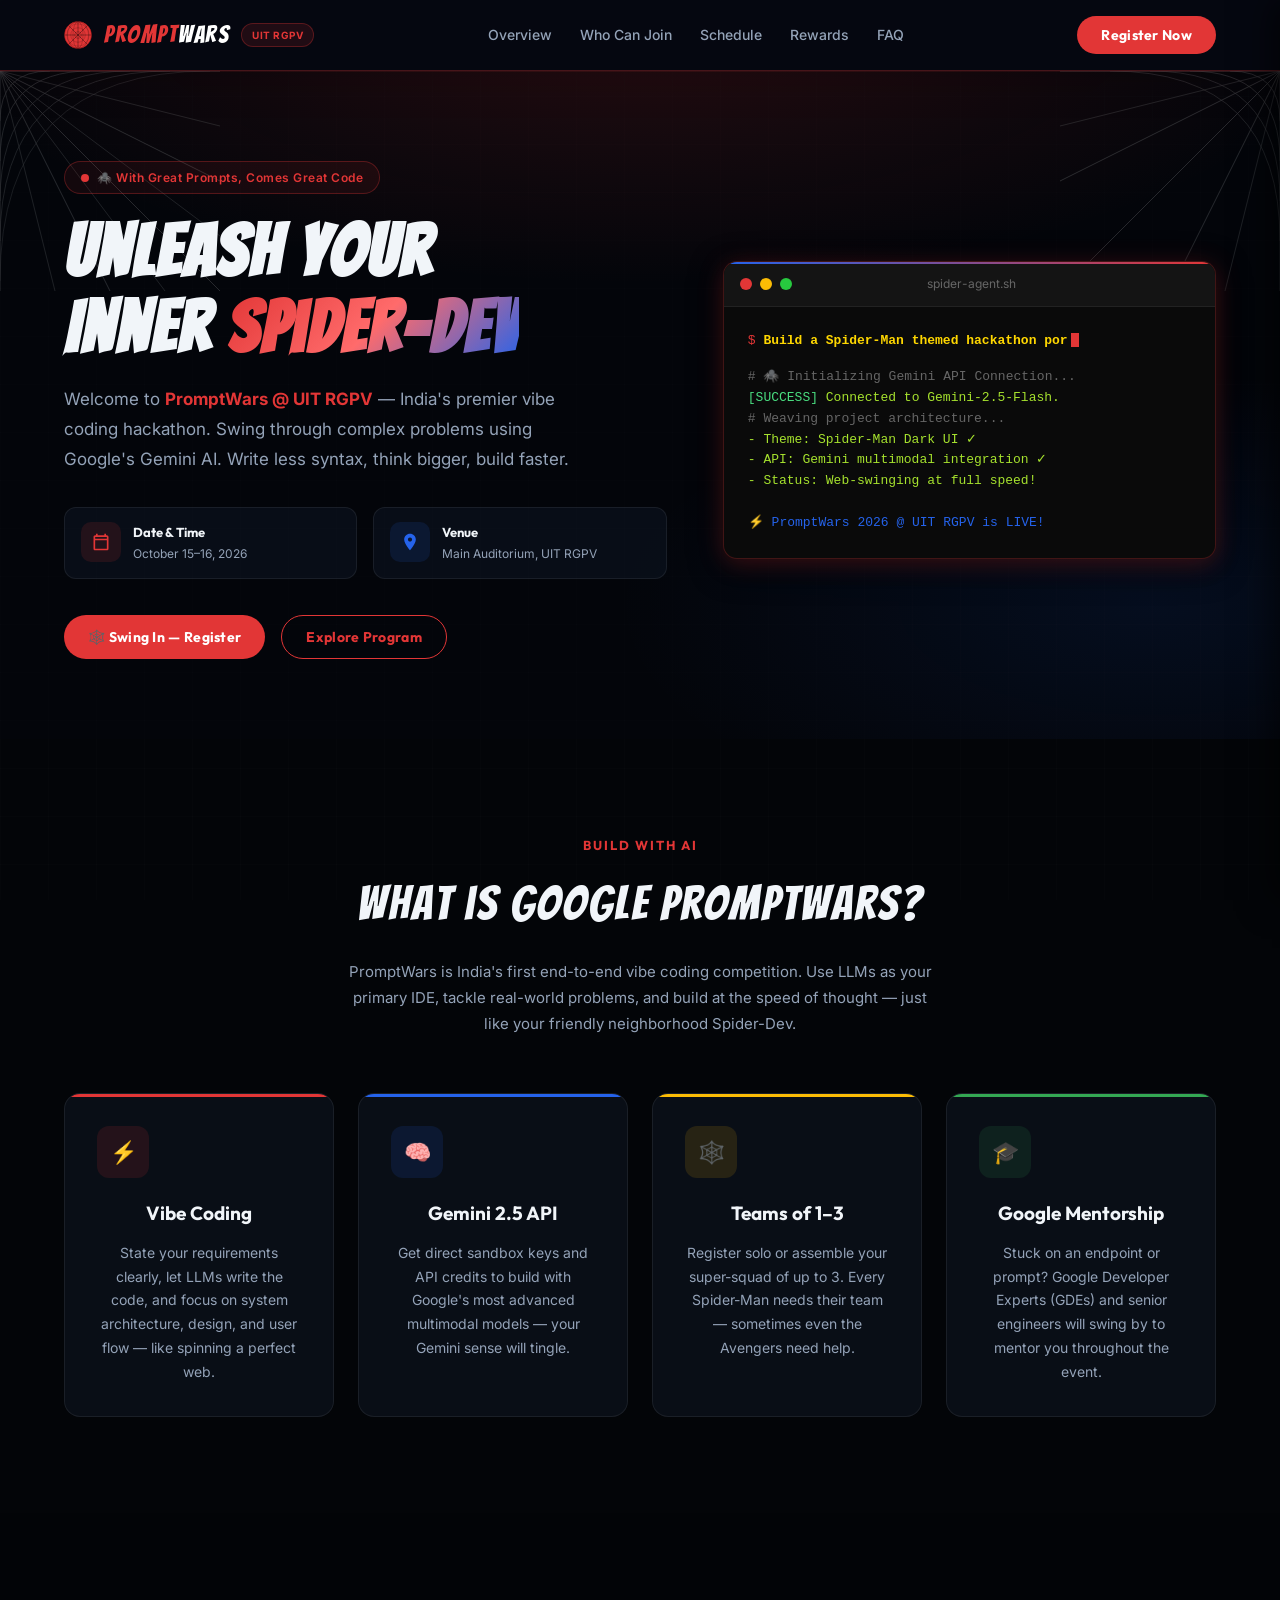
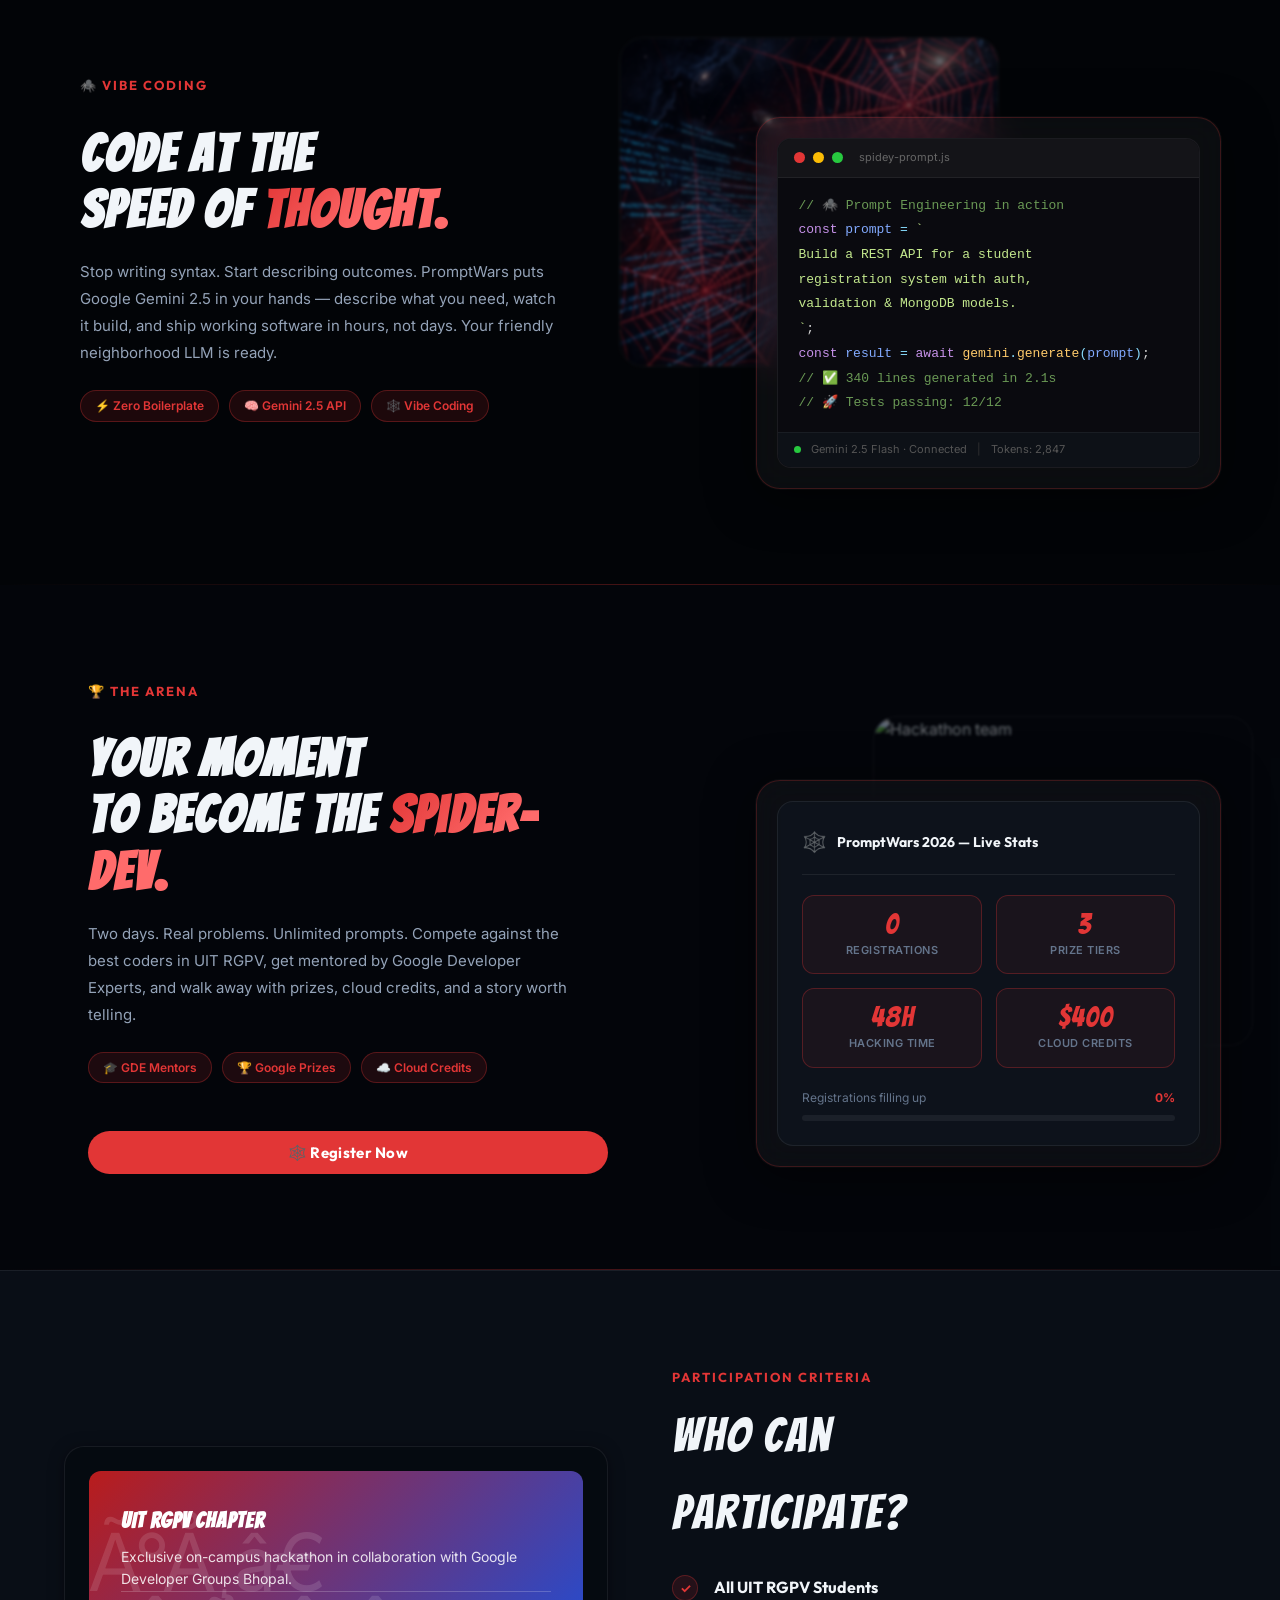
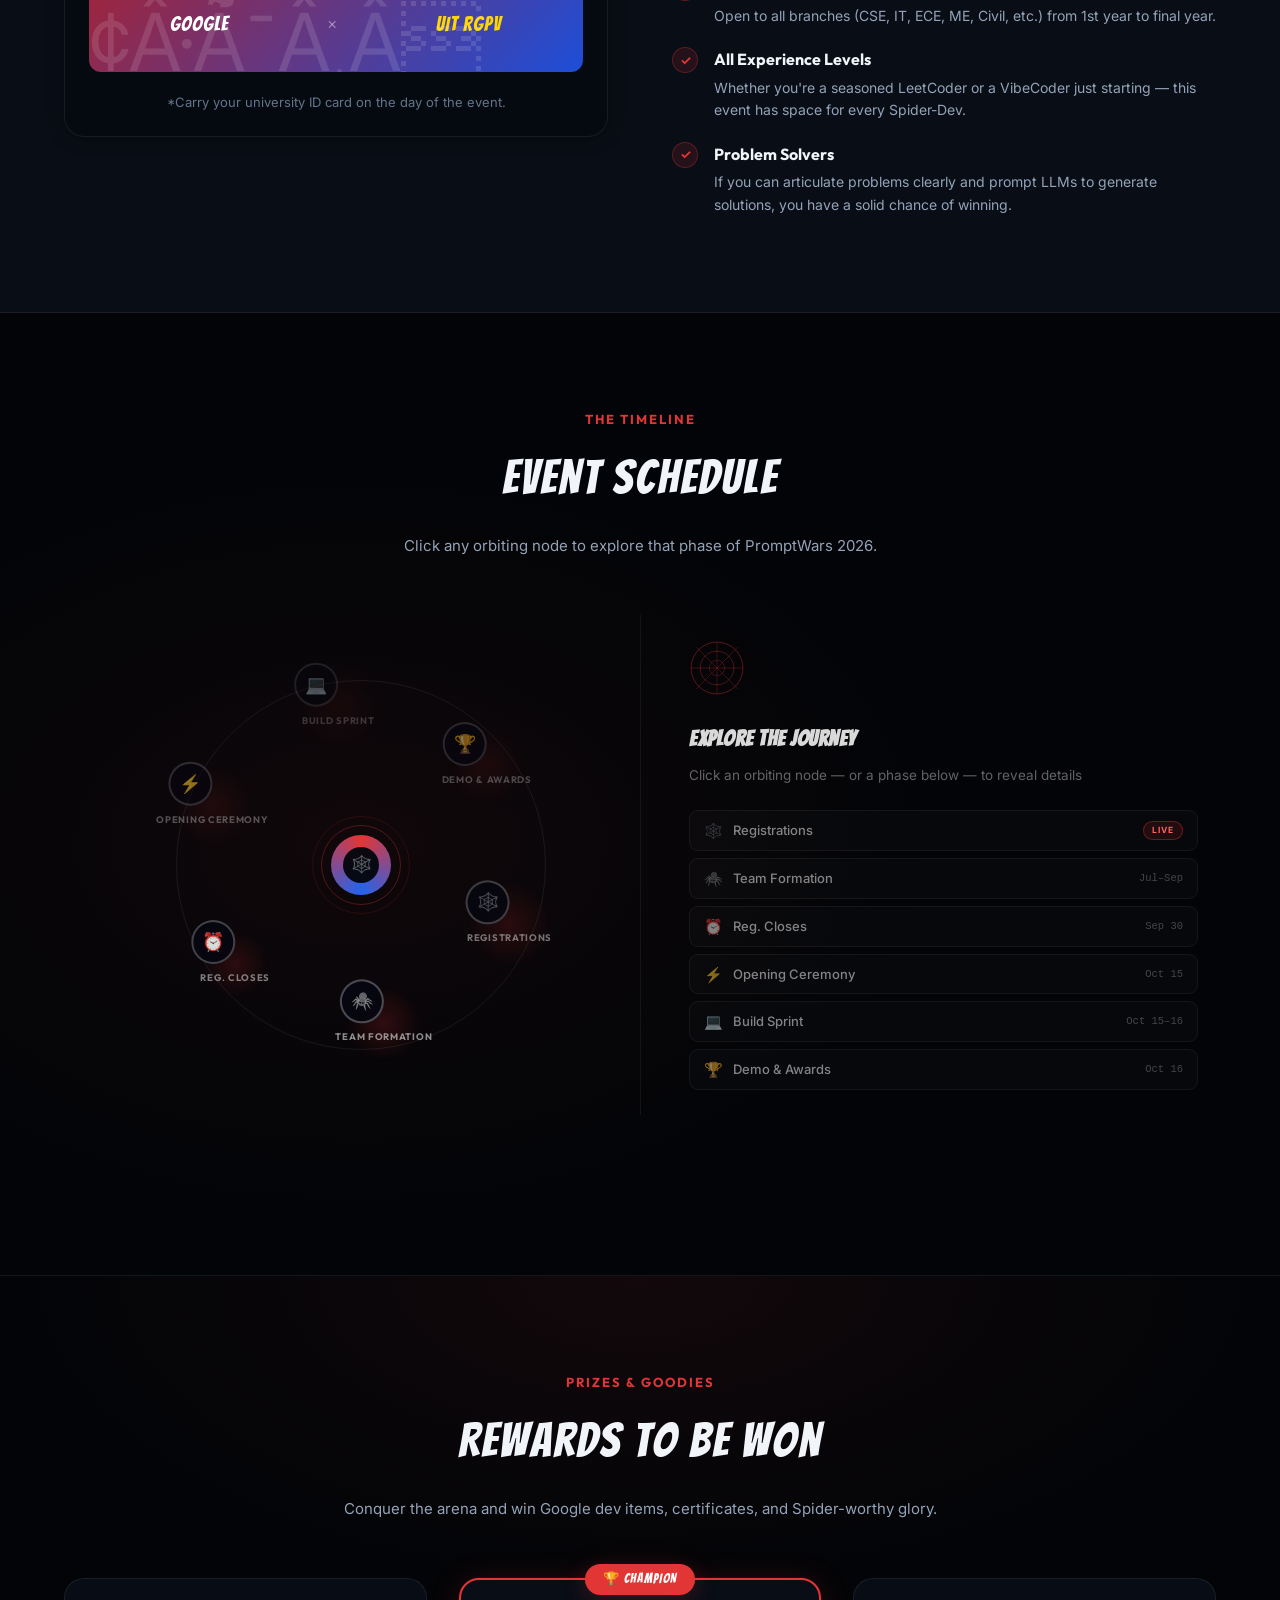
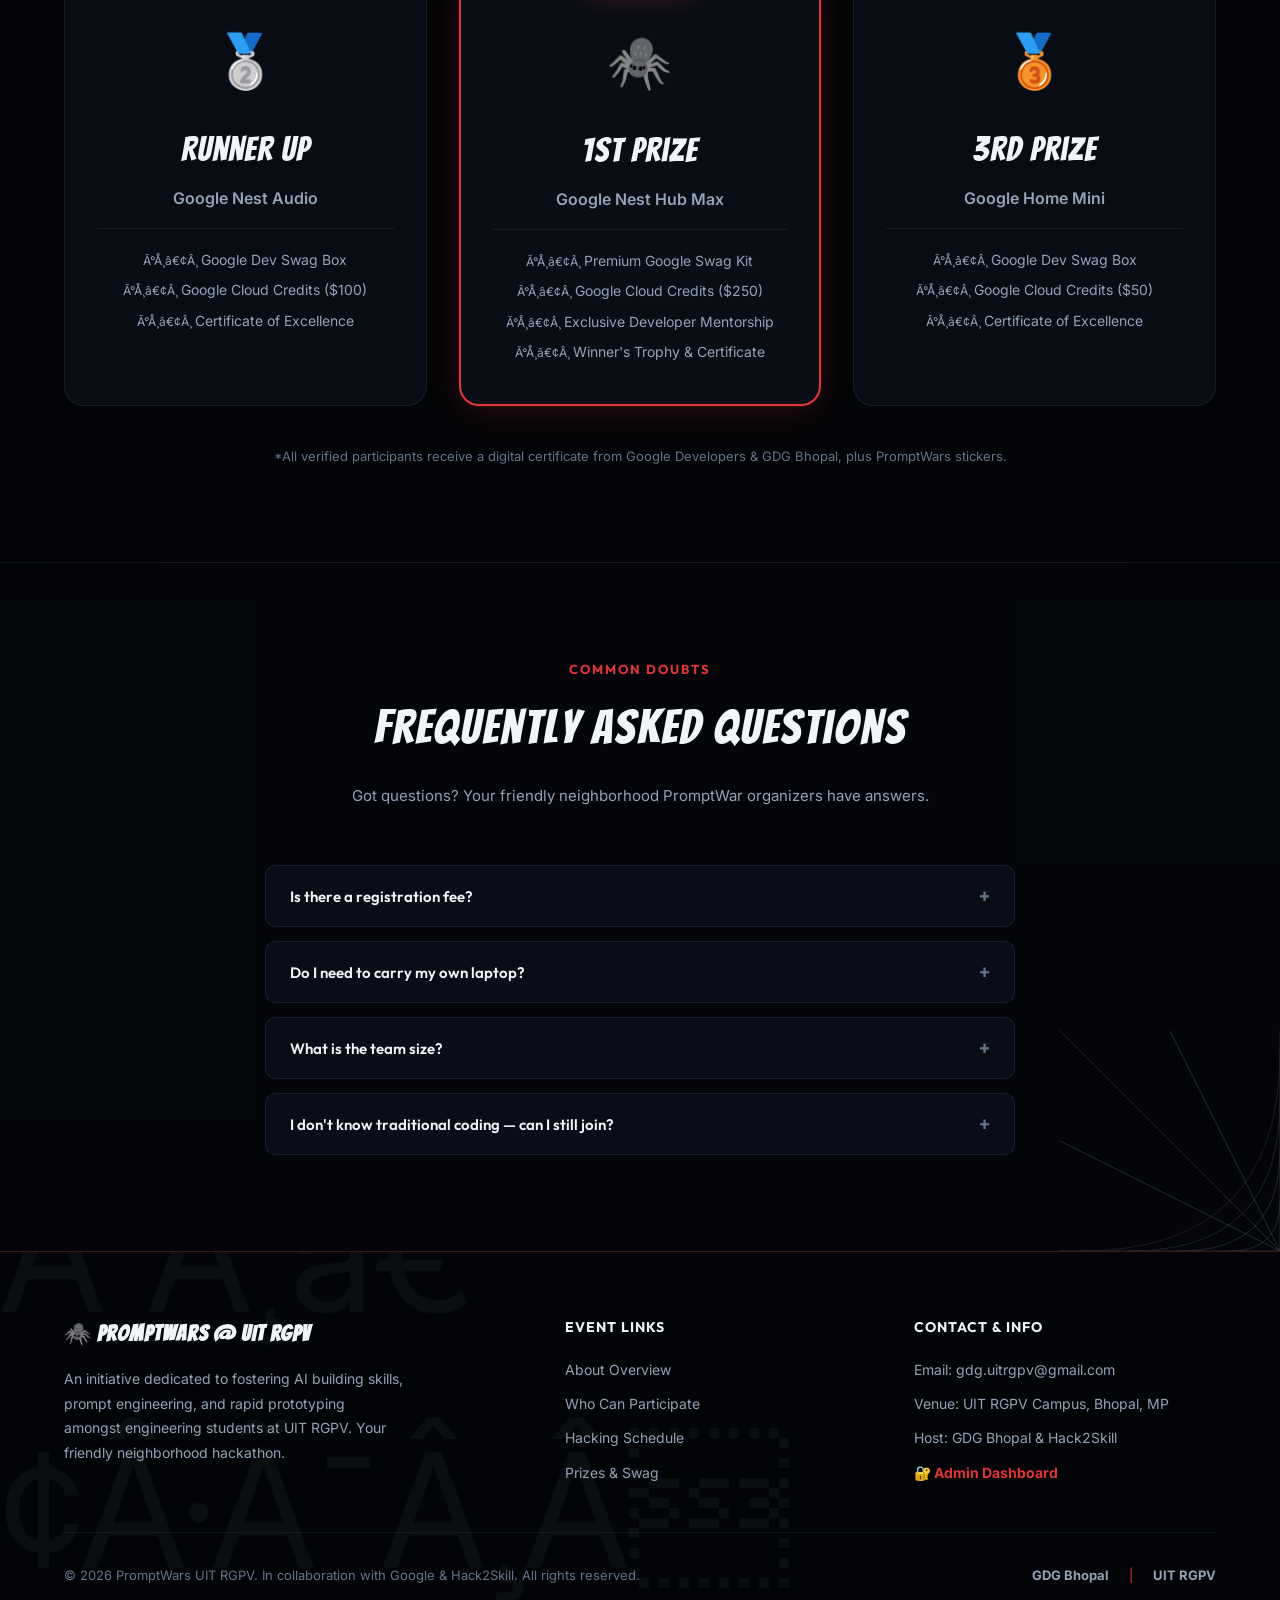
==== commit 2151bd0c: "Remove redundant comment in index.html Removed comment about script.js logic." ====
--- a/index.html
+++ b/index.html
@@ -752,7 +752,6 @@
 
   <!-- Three.js CDN -->
   <script src="https://cdnjs.cloudflare.com/ajax/libs/three.js/r134/three.min.js"></script>
-  <!-- All logic lives in script.js (no duplicate inline block) -->
   <script src="script.js"></script>
 </body>
 </html>
